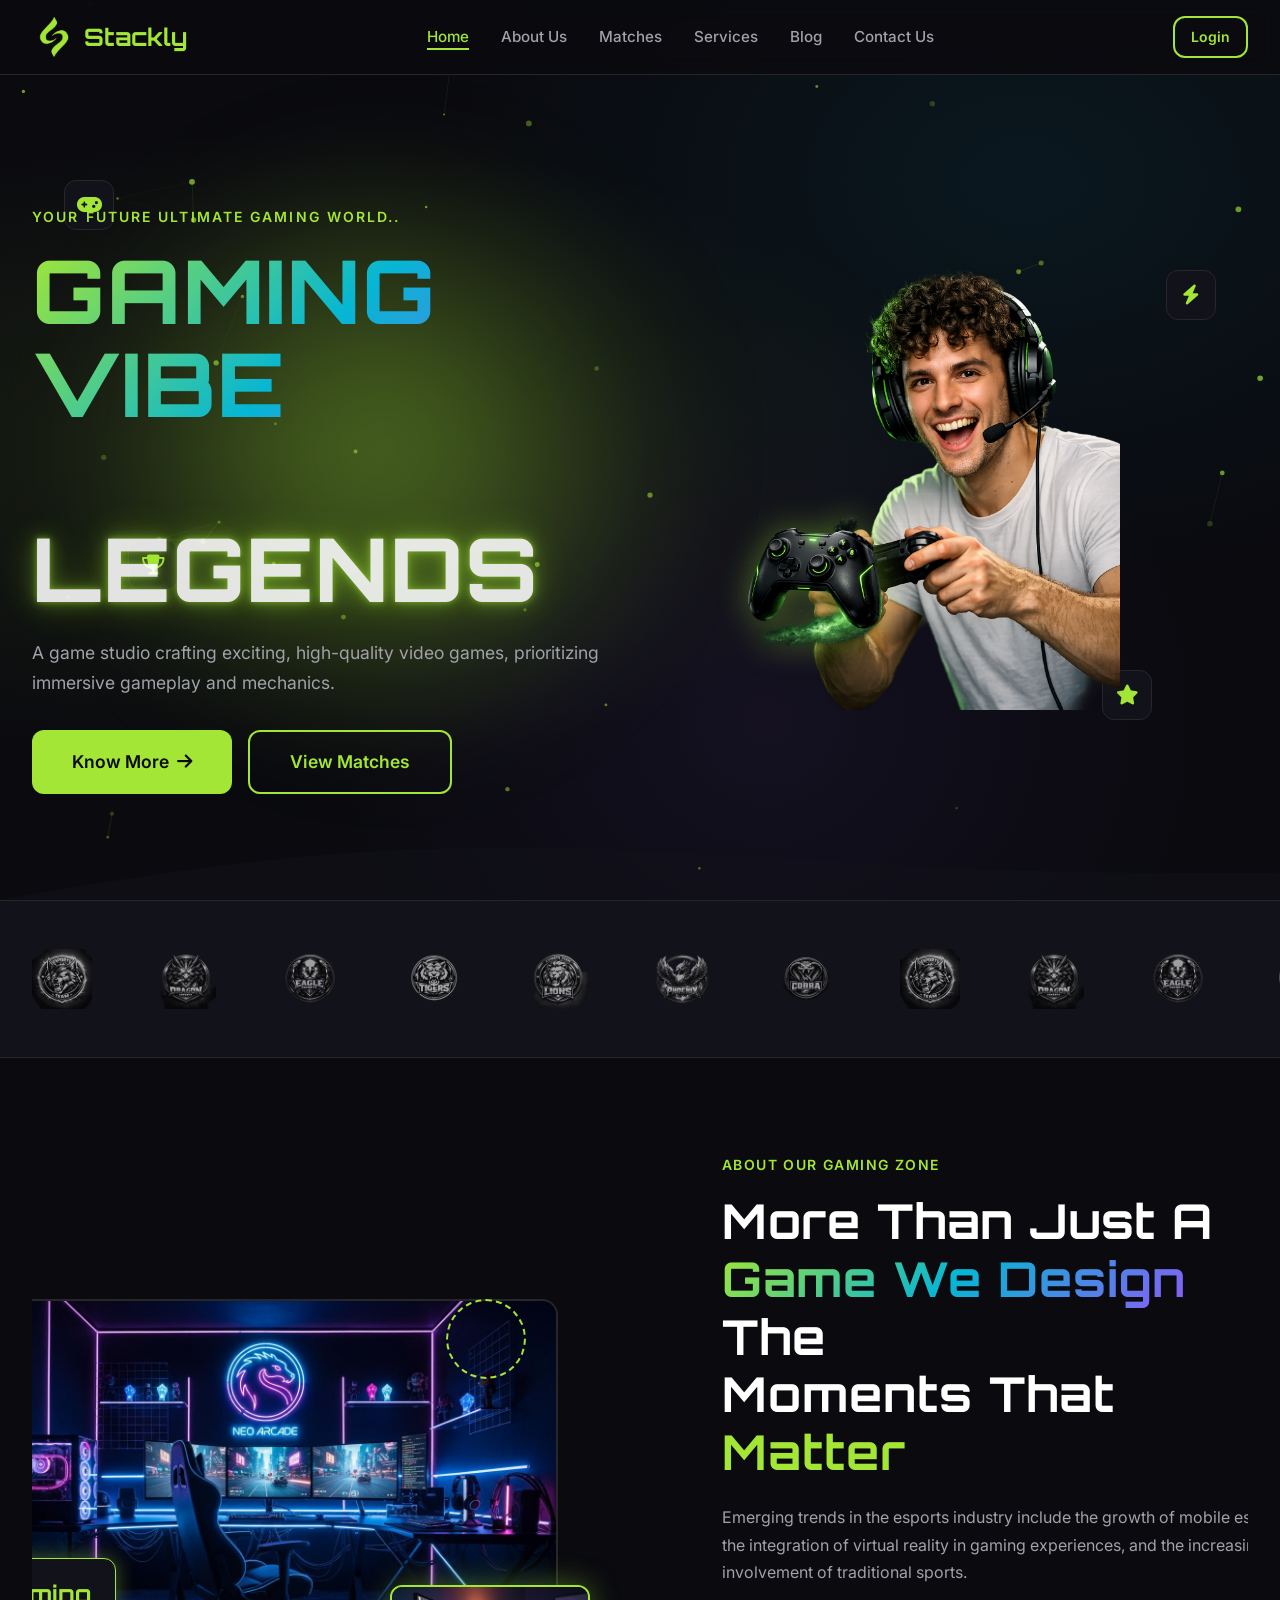
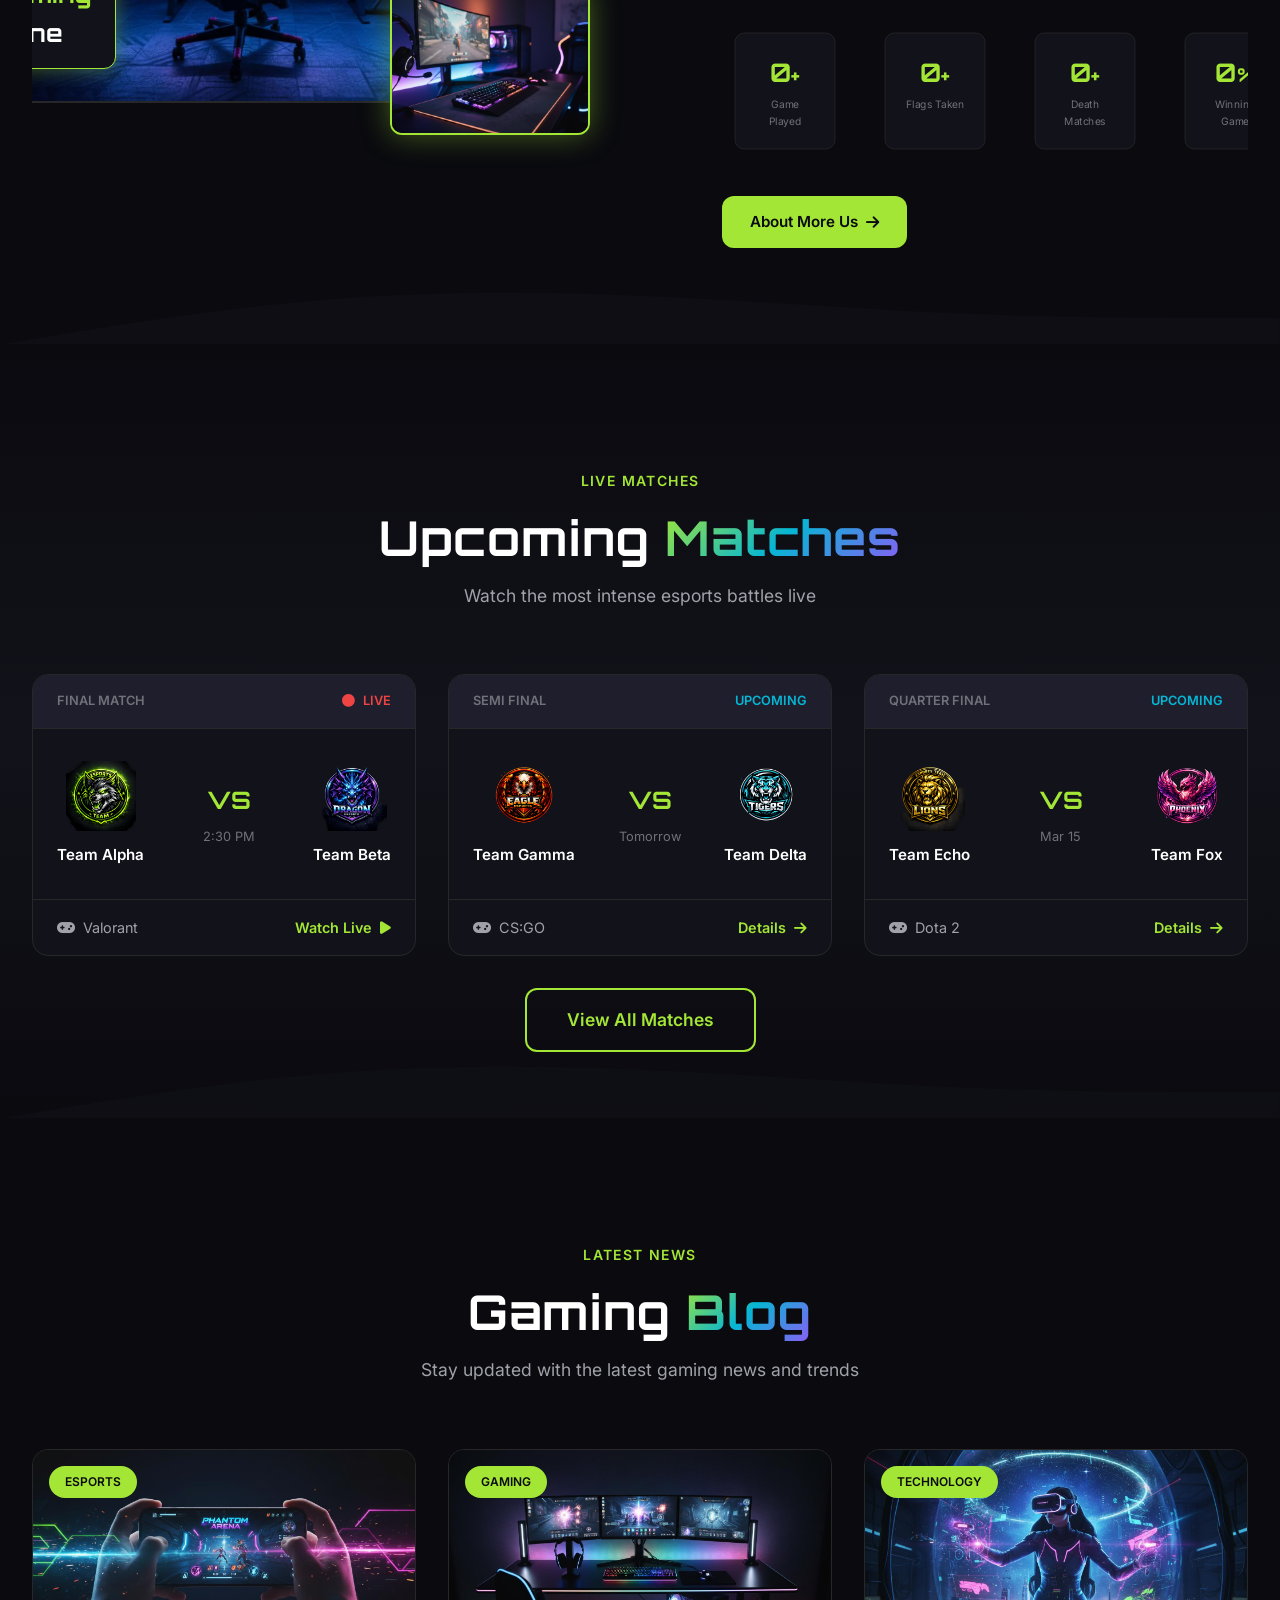
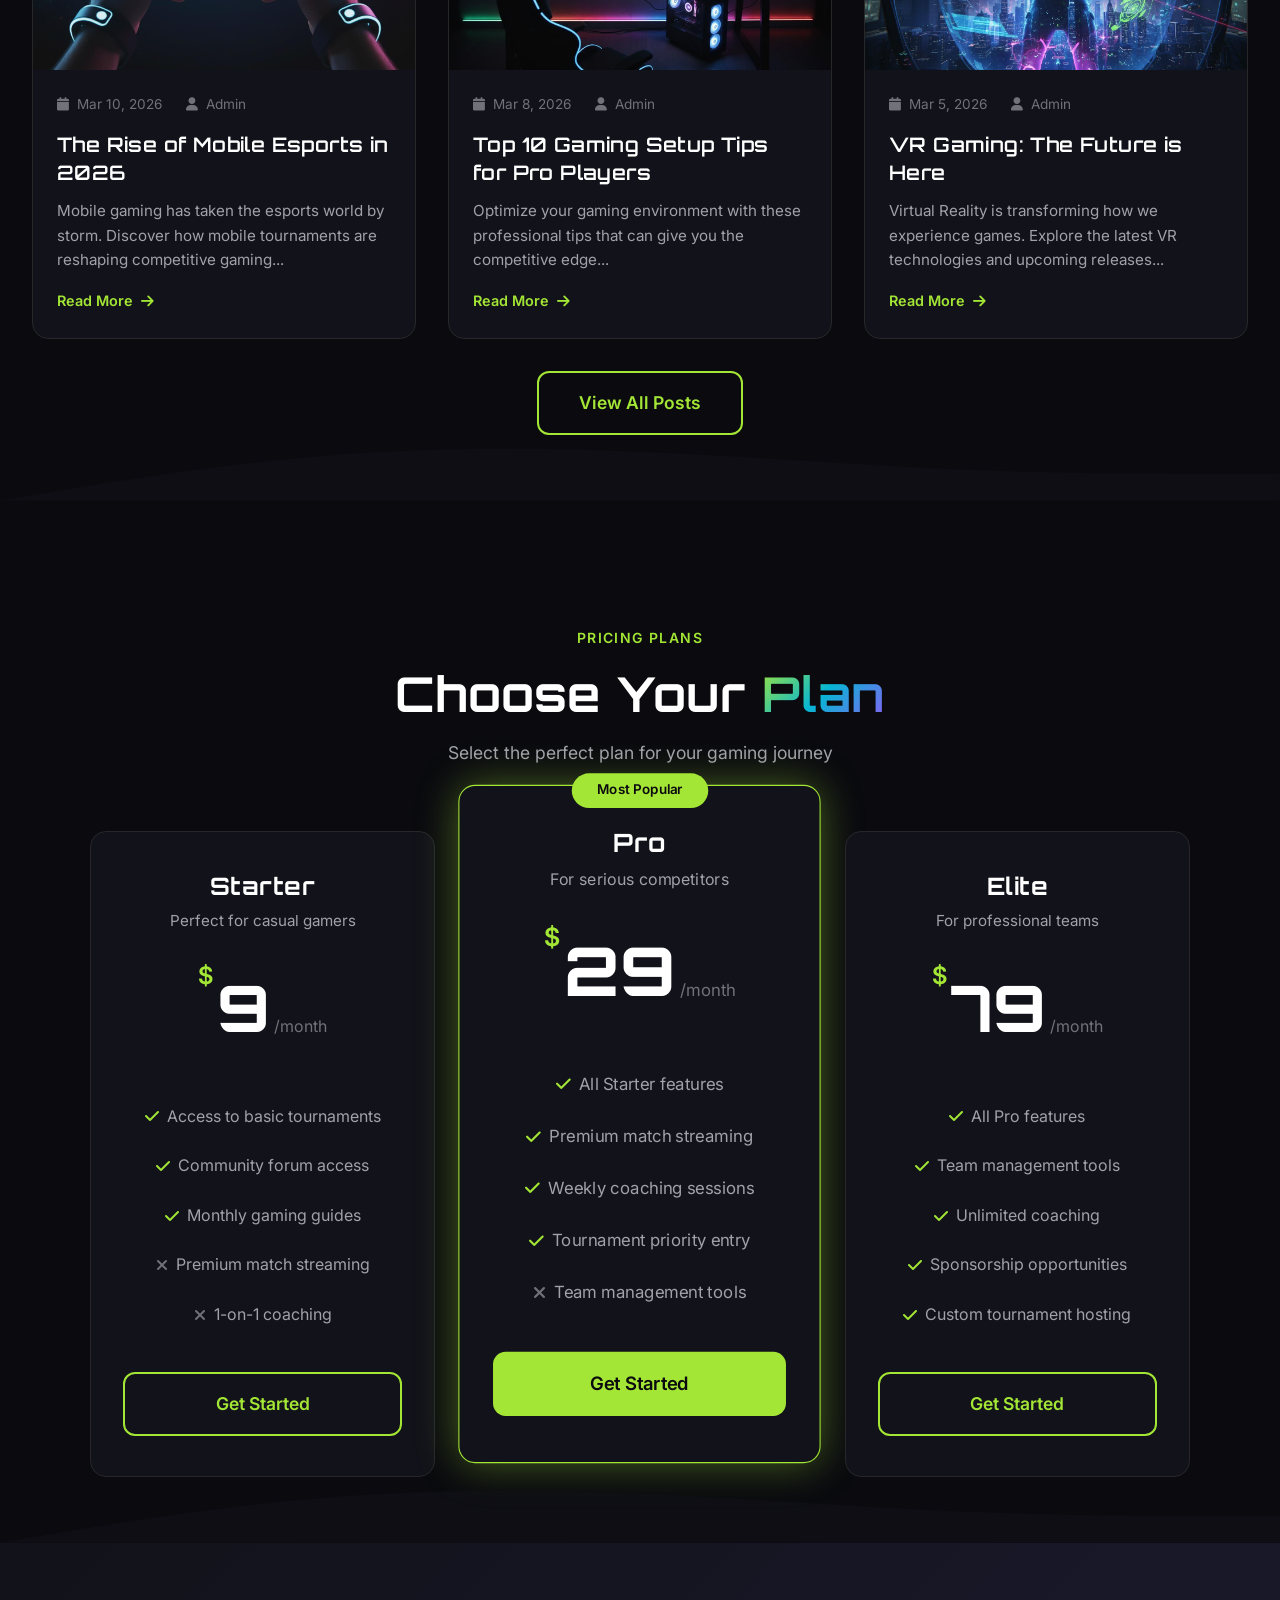
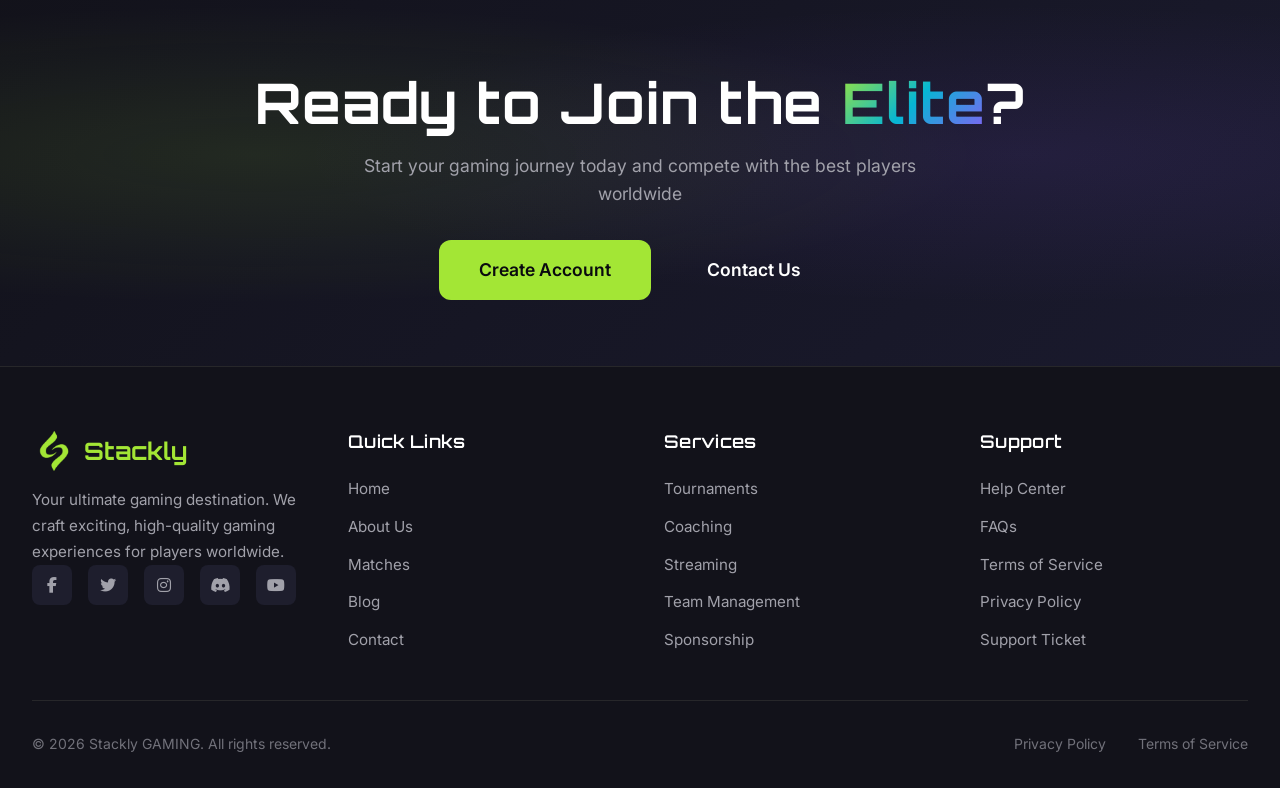
==== index.html @ a2f27f53 "Add files via upload" ====
<!DOCTYPE html>
<html lang="en">
<head>
  <meta charset="UTF-8">
  <meta name="viewport" content="width=device-width, initial-scale=1.0">
  <title>Stackly GAMING - Your Future Ultimate Gaming World</title>
  <meta name="description" content="Stackly GAMING - A game studio crafting exciting, high-quality video games with immersive gameplay and mechanics.">
  
  <!-- Fonts -->
  <link rel="preconnect" href="https://fonts.googleapis.com">
  <link rel="preconnect" href="https://fonts.gstatic.com" crossorigin>
  <link href="https://fonts.googleapis.com/css2?family=Inter:wght@400;500;600;700&family=Orbitron:wght@400;500;600;700;800;900&display=swap" rel="stylesheet">
  
  <!-- Icons -->
  <link rel="stylesheet" href="https://cdnjs.cloudflare.com/ajax/libs/font-awesome/6.4.0/css/all.min.css">
  
  <!-- Styles -->
  <link rel="stylesheet" href="css/style.css">
  <link rel="stylesheet" href="css/home.css">
</head>
<body>
  <!-- Particles Background -->
  <div class="particles-container">
    <canvas id="particles-canvas"></canvas>
  </div>

  <!-- Navigation -->
  <nav class="navbar" id="navbar">
    <div class="navbar-container">
      <a href="index.html" class="logo">
      <img src="images/logo_green.png" alt="Stackly Logo" class="logo-img">
      <span class="logo-text">Stackly</span>
      </a>
      
      <ul class="nav-links" id="nav-links">
        <li><a href="index.html" class="nav-link active">Home</a></li>
        <li><a href="pages/about.html" class="nav-link">About Us</a></li>
        <li><a href="pages/match.html" class="nav-link">Matches</a></li>
        <li><a href="pages/service.html" class="nav-link">Services</a></li>
        <li><a href="pages/blog.html" class="nav-link">Blog</a></li>
        <li><a href="pages/contact.html" class="nav-link">Contact Us</a></li>
      </ul>
      
      <div class="nav-actions">
        <a href="pages/login.html" class="btn btn-outline btn-sm">Login</a>
        <button class="mobile-menu-btn" id="mobile-menu-btn">
          <span></span>
          <span></span>
          <span></span>
        </button>
      </div>
    </div>
  </nav>

  <!-- Main Content -->
  <main>
    <!-- Hero Section -->
    <section class="hero" id="hero">
      <div class="hero-bg"></div>
      <div class="hero-glow"></div>
      
      <div class="container">
        <div class="hero-content">
          <div class="hero-text">
            <p class="hero-subtitle reveal stagger-1">Your Future Ultimate Gaming World..</p>
            <h1 class="hero-title reveal stagger-2">
              <span class="text-gradient">GAMING VIBE</span><br>
              <span class="neon-text">LEGENDS</span>
            </h1>
            <p class="hero-desc reveal stagger-3">
              A game studio crafting exciting, high-quality video games, prioritizing immersive gameplay and mechanics.
            </p>
            <div class="hero-buttons reveal stagger-4">
              <a href="#about" class="btn btn-primary btn-lg">
                Know More <i class="fas fa-arrow-right"></i>
              </a>
              <a href="pages/match.html" class="btn btn-outline btn-lg">
                View Matches
              </a>
            </div>
          </div>
          
          <div class="hero-image reveal-scale stagger-3">
            <div class="hero-image-wrapper">
              <img src="images/hero-gamer.png" alt="Gaming Pro" class="hero-img">
              <div class="hero-controller">
                <img src="images/controller.png" alt="Controller" class="controller-img animate-float">
              </div>
            </div>
          </div>
        </div>
      </div>
      
      <!-- Floating Elements -->
      <div class="floating-elements">
        <div class="float-item float-1"><i class="fas fa-gamepad"></i></div>
        <div class="float-item float-2"><i class="fas fa-trophy"></i></div>
        <div class="float-item float-3"><i class="fas fa-bolt"></i></div>
        <div class="float-item float-4"><i class="fas fa-star"></i></div>
      </div>
    </section>

    <!-- Team Logos Section -->
    <section class="team-logos">
      <div class="container">
        <div class="logos-track">
          <div class="logo-item"><img src="images/team-1.png" alt="Team 1"></div>
          <div class="logo-item"><img src="images/team-2.png" alt="Team 2"></div>
          <div class="logo-item"><img src="images/team-3.png" alt="Team 3"></div>
          <div class="logo-item"><img src="images/team-4.png" alt="Team 4"></div>
          <div class="logo-item"><img src="images/team-5.png" alt="Team 5"></div>
          <div class="logo-item"><img src="images/team-6.png" alt="Team 6"></div>
          <div class="logo-item"><img src="images/team-7.png" alt="Team 7"></div>
          <!-- Duplicate for infinite scroll -->
          <div class="logo-item"><img src="images/team-1.png" alt="Team 1"></div>
          <div class="logo-item"><img src="images/team-2.png" alt="Team 2"></div>
          <div class="logo-item"><img src="images/team-3.png" alt="Team 3"></div>
          <div class="logo-item"><img src="images/team-4.png" alt="Team 4"></div>
          <div class="logo-item"><img src="images/team-5.png" alt="Team 5"></div>
          <div class="logo-item"><img src="images/team-6.png" alt="Team 6"></div>
          <div class="logo-item"><img src="images/team-7.png" alt="Team 7"></div>
        </div>
      </div>
    </section>

    <!-- About Section -->
    <section class="about section" id="about">
      <div class="container">
        <div class="about-grid">
          <div class="about-images reveal-left">
            <div class="about-image-main">
              <img src="images/gaming-zone.jpg" alt="Gaming Zone">
              <div class="gaming-zone-badge">
                <span class="badge-text">Gaming</span>
                <span class="badge-text-accent">Zone</span>
              </div>
            </div>
            <div class="about-image-secondary">
              <img src="images/gaming-setup.jpg" alt="Gaming Setup">
            </div>
            <div class="about-decoration">
              <div class="decoration-circle"></div>
              <div class="decoration-line"></div>
            </div>
          </div>
          
          <div class="about-content reveal-right">
            <p class="section-subtitle">About Our Gaming Zone</p>
            <h2 class="section-title">
              More Than Just A<br>
              <span class="text-gradient">Game We Design</span> The<br>
              Moments That <span class="highlight">Matter</span>
            </h2>
            <p class="about-desc">
              Emerging trends in the esports industry include the growth of mobile esports, the integration of virtual reality in gaming experiences, and the increasing involvement of traditional sports.
            </p>
            
            <div class="stats-grid">
              <div class="stat-item reveal-scale stagger-1">
                <span class="stat-number" data-count="12">0</span><span class="stat-suffix">+</span>
                <span class="stat-label">Game Played</span>
              </div>
              <div class="stat-item reveal-scale stagger-2">
                <span class="stat-number" data-count="7">0</span><span class="stat-suffix">+</span>
                <span class="stat-label">Flags Taken</span>
              </div>
              <div class="stat-item reveal-scale stagger-3">
                <span class="stat-number" data-count="3">0</span><span class="stat-suffix">+</span>
                <span class="stat-label">Death Matches</span>
              </div>
              <div class="stat-item reveal-scale stagger-4">
                <span class="stat-number" data-count="4">0</span><span class="stat-suffix">%</span>
                <span class="stat-label">Winning Game</span>
              </div>
            </div>
            
            <a href="pages/about.html" class="btn btn-primary">
              About More Us <i class="fas fa-arrow-right"></i>
            </a>
          </div>
        </div>
      </div>
    </section>

    <!-- Match Section -->
    <section class="matches section" id="matches">
      <div class="container">
        <div class="section-header reveal">
          <p class="section-subtitle">Live Matches</p>
          <h2 class="section-title">Upcoming <span class="text-gradient">Matches</span></h2>
          <p class="section-desc">Watch the most intense esports battles live</p>
        </div>
        
        <div class="matches-grid">
          <div class="match-card reveal stagger-1">
            <div class="match-header">
              <span class="match-type">Final Match</span>
              <span class="match-live"><i class="fas fa-circle"></i> LIVE</span>
            </div>
            <div class="match-teams">
              <div class="team">
                <img src="images/team-1.png" alt="Team Alpha" class="team-logo">
                <span class="team-name">Team Alpha</span>
              </div>
              <div class="match-vs">
                <span class="vs-text">VS</span>
                <span class="match-time">2:30 PM</span>
              </div>
              <div class="team">
                <img src="images/team-2.png" alt="Team Beta" class="team-logo">
                <span class="team-name">Team Beta</span>
              </div>
            </div>
            <div class="match-footer">
              <span class="match-game"><i class="fas fa-gamepad"></i> Valorant</span>
              <a href="pages/match.html" class="match-link">Watch Live <i class="fas fa-play"></i></a>
            </div>
          </div>
          
          <div class="match-card reveal stagger-2">
            <div class="match-header">
              <span class="match-type">Semi Final</span>
              <span class="match-upcoming">UPCOMING</span>
            </div>
            <div class="match-teams">
              <div class="team">
                <img src="images/team-3.png" alt="Team Gamma" class="team-logo">
                <span class="team-name">Team Gamma</span>
              </div>
              <div class="match-vs">
                <span class="vs-text">VS</span>
                <span class="match-time">Tomorrow</span>
              </div>
              <div class="team">
                <img src="images/team-4.png" alt="Team Delta" class="team-logo">
                <span class="team-name">Team Delta</span>
              </div>
            </div>
            <div class="match-footer">
              <span class="match-game"><i class="fas fa-gamepad"></i> CS:GO</span>
              <a href="pages/match.html" class="match-link">Details <i class="fas fa-arrow-right"></i></a>
            </div>
          </div>
          
          <div class="match-card reveal stagger-3">
            <div class="match-header">
              <span class="match-type">Quarter Final</span>
              <span class="match-upcoming">UPCOMING</span>
            </div>
            <div class="match-teams">
              <div class="team">
                <img src="images/team-5.png" alt="Team Echo" class="team-logo">
                <span class="team-name">Team Echo</span>
              </div>
              <div class="match-vs">
                <span class="vs-text">VS</span>
                <span class="match-time">Mar 15</span>
              </div>
              <div class="team">
                <img src="images/team-6.png" alt="Team Fox" class="team-logo">
                <span class="team-name">Team Fox</span>
              </div>
            </div>
            <div class="match-footer">
              <span class="match-game"><i class="fas fa-gamepad"></i> Dota 2</span>
              <a href="pages/match.html" class="match-link">Details <i class="fas fa-arrow-right"></i></a>
            </div>
          </div>
        </div>
        
        <div class="text-center mt-4 reveal">
          <a href="pages/match.html" class="btn btn-outline btn-lg">View All Matches</a>
        </div>
      </div>
    </section>

    <!-- Blog Section -->
    <section class="blog section" id="blog">
      <div class="container">
        <div class="section-header reveal">
          <p class="section-subtitle">Latest News</p>
          <h2 class="section-title">Gaming <span class="text-gradient">Blog</span></h2>
          <p class="section-desc">Stay updated with the latest gaming news and trends</p>
        </div>
        
        <div class="blog-grid">
          <article class="blog-card reveal stagger-1">
            <div class="blog-image">
              <img src="images/blog-1.jpg" alt="Blog 1">
              <span class="blog-category">Esports</span>
            </div>
            <div class="blog-content">
              <div class="blog-meta">
                <span><i class="fas fa-calendar"></i> Mar 10, 2026</span>
                <span><i class="fas fa-user"></i> Admin</span>
              </div>
              <h3 class="blog-title">The Rise of Mobile Esports in 2026</h3>
              <p class="blog-excerpt">Mobile gaming has taken the esports world by storm. Discover how mobile tournaments are reshaping competitive gaming...</p>
              <a href="pages/blog.html" class="blog-link">Read More <i class="fas fa-arrow-right"></i></a>
            </div>
          </article>
          
          <article class="blog-card reveal stagger-2">
            <div class="blog-image">
              <img src="images/blog-2.jpg" alt="Blog 2">
              <span class="blog-category">Gaming</span>
            </div>
            <div class="blog-content">
              <div class="blog-meta">
                <span><i class="fas fa-calendar"></i> Mar 8, 2026</span>
                <span><i class="fas fa-user"></i> Admin</span>
              </div>
              <h3 class="blog-title">Top 10 Gaming Setup Tips for Pro Players</h3>
              <p class="blog-excerpt">Optimize your gaming environment with these professional tips that can give you the competitive edge...</p>
              <a href="pages/blog.html" class="blog-link">Read More <i class="fas fa-arrow-right"></i></a>
            </div>
          </article>
          
          <article class="blog-card reveal stagger-3">
            <div class="blog-image">
              <img src="images/blog-3.jpg" alt="Blog 3">
              <span class="blog-category">Technology</span>
            </div>
            <div class="blog-content">
              <div class="blog-meta">
                <span><i class="fas fa-calendar"></i> Mar 5, 2026</span>
                <span><i class="fas fa-user"></i> Admin</span>
              </div>
              <h3 class="blog-title">VR Gaming: The Future is Here</h3>
              <p class="blog-excerpt">Virtual Reality is transforming how we experience games. Explore the latest VR technologies and upcoming releases...</p>
              <a href="pages/blog.html" class="blog-link">Read More <i class="fas fa-arrow-right"></i></a>
            </div>
          </article>
        </div>
        
        <div class="text-center mt-4 reveal">
          <a href="pages/blog.html" class="btn btn-outline btn-lg">View All Posts</a>
        </div>
      </div>
    </section>

    <!-- Pricing Section -->
    <section class="pricing section" id="pricing">
      <div class="container">
        <div class="section-header reveal">
          <p class="section-subtitle">Pricing Plans</p>
          <h2 class="section-title">Choose Your <span class="text-gradient">Plan</span></h2>
          <p class="section-desc">Select the perfect plan for your gaming journey</p>
        </div>
        
        <div class="pricing-grid">
          <div class="pricing-card reveal stagger-1">
            <div class="pricing-header">
              <h3 class="pricing-name">Starter</h3>
              <p class="pricing-desc">Perfect for casual gamers</p>
            </div>
            <div class="pricing-price">
              <span class="currency">$</span>
              <span class="amount">9</span>
              <span class="period">/month</span>
            </div>
            <ul class="pricing-features">
              <li><i class="fas fa-check"></i> Access to basic tournaments</li>
              <li><i class="fas fa-check"></i> Community forum access</li>
              <li><i class="fas fa-check"></i> Monthly gaming guides</li>
              <li><i class="fas fa-times"></i> Premium match streaming</li>
              <li><i class="fas fa-times"></i> 1-on-1 coaching</li>
            </ul>
            <a href="pages/login.html" class="btn btn-outline btn-lg w-full">Get Started</a>
          </div>
          
          <div class="pricing-card featured reveal stagger-2">
            <div class="pricing-badge">Most Popular</div>
            <div class="pricing-header">
              <h3 class="pricing-name">Pro</h3>
              <p class="pricing-desc">For serious competitors</p>
            </div>
            <div class="pricing-price">
              <span class="currency">$</span>
              <span class="amount">29</span>
              <span class="period">/month</span>
            </div>
            <ul class="pricing-features">
              <li><i class="fas fa-check"></i> All Starter features</li>
              <li><i class="fas fa-check"></i> Premium match streaming</li>
              <li><i class="fas fa-check"></i> Weekly coaching sessions</li>
              <li><i class="fas fa-check"></i> Tournament priority entry</li>
              <li><i class="fas fa-times"></i> Team management tools</li>
            </ul>
            <a href="pages/login.html" class="btn btn-primary btn-lg w-full">Get Started</a>
          </div>
          
          <div class="pricing-card reveal stagger-3">
            <div class="pricing-header">
              <h3 class="pricing-name">Elite</h3>
              <p class="pricing-desc">For professional teams</p>
            </div>
            <div class="pricing-price">
              <span class="currency">$</span>
              <span class="amount">79</span>
              <span class="period">/month</span>
            </div>
            <ul class="pricing-features">
              <li><i class="fas fa-check"></i> All Pro features</li>
              <li><i class="fas fa-check"></i> Team management tools</li>
              <li><i class="fas fa-check"></i> Unlimited coaching</li>
              <li><i class="fas fa-check"></i> Sponsorship opportunities</li>
              <li><i class="fas fa-check"></i> Custom tournament hosting</li>
            </ul>
            <a href="pages/login.html" class="btn btn-outline btn-lg w-full">Get Started</a>
          </div>
        </div>
      </div>
    </section>

    <!-- CTA Section -->
    <section class="cta section">
      <div class="container">
        <div class="cta-content reveal">
          <h2 class="cta-title">Ready to Join the <span class="text-gradient">Elite</span>?</h2>
          <p class="cta-desc">Start your gaming journey today and compete with the best players worldwide</p>
          <div class="cta-buttons">
            <a href="pages/register.html" class="btn btn-primary btn-lg">Create Account</a>
            <a href="pages/contact.html" class="btn btn-ghost btn-lg">Contact Us</a>
          </div>
        </div>
      </div>
    </section>
  </main>

  <!-- Footer -->
  <footer class="footer">
    <div class="footer-container">
      <div class="footer-grid">
        <div class="footer-brand">
          <a href="index.html" class="footer-logo">
          <img src="images/logo_green.png" alt="Stackly Logo" class="logo-img">
         <span class="logo-text">Stackly</span>
         </a>
          <p class="footer-desc">
            Your ultimate gaming destination. We craft exciting, high-quality gaming experiences for players worldwide.
          </p>
          <div class="footer-social">
            <a href="#" class="social-link"><i class="fab fa-facebook-f"></i></a>
            <a href="#" class="social-link"><i class="fab fa-twitter"></i></a>
            <a href="#" class="social-link"><i class="fab fa-instagram"></i></a>
            <a href="#" class="social-link"><i class="fab fa-discord"></i></a>
            <a href="#" class="social-link"><i class="fab fa-youtube"></i></a>
          </div>
        </div>
        
        <div class="footer-column">
          <h4 class="footer-title">Quick Links</h4>
          <ul class="footer-links">
            <li><a href="index.html" class="footer-link">Home</a></li>
            <li><a href="pages/about.html" class="footer-link">About Us</a></li>
            <li><a href="pages/match.html" class="footer-link">Matches</a></li>
            <li><a href="pages/blog.html" class="footer-link">Blog</a></li>
            <li><a href="pages/contact.html" class="footer-link">Contact</a></li>
          </ul>
        </div>
        
        <div class="footer-column">
          <h4 class="footer-title">Services</h4>
          <ul class="footer-links">
            <li><a href="pages/service.html" class="footer-link">Tournaments</a></li>
            <li><a href="pages/service.html" class="footer-link">Coaching</a></li>
            <li><a href="pages/service.html" class="footer-link">Streaming</a></li>
            <li><a href="pages/service.html" class="footer-link">Team Management</a></li>
            <li><a href="pages/service.html" class="footer-link">Sponsorship</a></li>
          </ul>
        </div>
        
        <div class="footer-column">
          <h4 class="footer-title">Support</h4>
          <ul class="footer-links">
            <li><a href="#" class="footer-link">Help Center</a></li>
            <li><a href="#" class="footer-link">FAQs</a></li>
            <li><a href="#" class="footer-link">Terms of Service</a></li>
            <li><a href="#" class="footer-link">Privacy Policy</a></li>
            <li><a href="pages/contact.html" class="footer-link">Support Ticket</a></li>
          </ul>
        </div>
      </div>
      
      <div class="footer-bottom">
        <p class="footer-copyright">© 2026 Stackly GAMING. All rights reserved.</p>
        <div class="footer-legal">
          <a href="#">Privacy Policy</a>
          <a href="#">Terms of Service</a>
        </div>
      </div>
    </div>
  </footer>

  <!-- Scripts -->
  <script src="js/particles.js"></script>
  <script src="js/main.js"></script>
  <script src="js/animations.js"></script>
</body>
</html>
---- css/style.css ----
/* ========================================
   Stackly GAMING - Global Styles
   Gaming Theme: Dark with Neon Green
======================================== */

/* CSS Variables */
:root {
  --primary: #a3e635;
  --primary-dark: #84cc16;
  --primary-glow: rgba(163, 230, 53, 0.4);
  --secondary: #1a1a2e;
  --background: #0a0a0f;
  --surface: #12121a;
  --surface-light: #1e1e2d;
  --text-primary: #ffffff;
  --text-secondary: #a1a1aa;
  --text-muted: #71717a;
  --accent-cyan: #06b6d4;
  --accent-purple: #8b5cf6;
  --accent-pink: #ec4899;
  --accent-orange: #f97316;
  --border-color: #27272a;
  --success: #22c55e;
  --warning: #eab308;
  --error: #ef4444;
  
  --transition-fast: 0.15s ease;
  --transition-normal: 0.3s ease;
  --transition-slow: 0.5s ease;
  --transition-bounce: 0.5s cubic-bezier(0.68, -0.55, 0.265, 1.55);
}

/* Reset & Base */
*, *::before, *::after {
  margin: 0;
  padding: 0;
  box-sizing: border-box;
}

html {
  scroll-behavior: smooth;
}

body {
  font-family: 'Inter', -apple-system, BlinkMacSystemFont, 'Segoe UI', Roboto, sans-serif;
  background-color: var(--background);
  color: var(--text-primary);
  line-height: 1.6;
  overflow-x: hidden;
  min-height: 100vh;
}

h1, h2, h3, h4, h5, h6 {
  font-family: 'Orbitron', sans-serif;
  font-weight: 700;
  letter-spacing: 0.02em;
  line-height: 1.2;
}

a {
  text-decoration: none;
  color: inherit;
  transition: var(--transition-normal);
}

img {
  max-width: 100%;
  height: auto;
  display: block;
}

ul {
  list-style: none;
}

/* Custom Scrollbar */
::-webkit-scrollbar {
  width: 8px;
}

::-webkit-scrollbar-track {
  background: var(--surface);
}

::-webkit-scrollbar-thumb {
  background: var(--primary);
  border-radius: 4px;
}

::-webkit-scrollbar-thumb:hover {
  background: var(--primary-dark);
}

/* Selection */
::selection {
  background: var(--primary);
  color: var(--background);
}
.logo-img {
  width: 40px;
  height: 40px;
  object-fit: contain;
}

.logo-text {
  font-family: 'Orbitron', sans-serif;
  font-size: 1.5rem;
  font-weight: 700;
  color: var(--primary);
}


.footer-logo .logo-img {
  width: 40px;
  height: 40px;
}

.footer-logo .logo-text {
  font-size: 1.5rem;
  color: var(--primary);
}

/* ========================================
   Typography
======================================== */
.text-hero {
  font-size: clamp(2.5rem, 8vw, 5rem);
  font-weight: 800;
  line-height: 1.1;
}

.text-section {
  font-size: clamp(2rem, 5vw, 3.5rem);
  font-weight: 700;
}

.text-card-title {
  font-size: 1.5rem;
  font-weight: 600;
}

.text-gradient {
  background: linear-gradient(135deg, var(--primary) 0%, var(--accent-cyan) 50%, var(--accent-purple) 100%);
  -webkit-background-clip: text;
  -webkit-text-fill-color: transparent;
  background-clip: text;
}

/* ========================================
   Neon Effects
======================================== */
.neon-text {
  text-shadow: 
    0 0 5px var(--primary-glow),
    0 0 10px var(--primary-glow),
    0 0 20px var(--primary-glow),
    0 0 40px var(--primary-glow);
}

.neon-border {
  box-shadow: 
    0 0 5px var(--primary-glow),
    0 0 10px var(--primary-glow),
    inset 0 0 5px var(--primary-glow);
}

.neon-box {
  box-shadow: 
    0 0 10px var(--primary-glow),
    0 0 20px var(--primary-glow),
    0 0 40px var(--primary-glow);
}

/* ========================================
   Backgrounds
======================================== */
.gaming-grid {
  background-image: 
    linear-gradient(rgba(163, 230, 53, 0.03) 1px, transparent 1px),
    linear-gradient(90deg, rgba(163, 230, 53, 0.03) 1px, transparent 1px);
  background-size: 50px 50px;
}

.bg-gradient-radial {
  background: radial-gradient(ellipse at center, var(--surface) 0%, var(--background) 70%);
}

.bg-glow {
  position: relative;
}

.bg-glow::before {
  content: '';
  position: absolute;
  top: 50%;
  left: 50%;
  transform: translate(-50%, -50%);
  width: 80%;
  height: 80%;
  background: radial-gradient(ellipse, var(--primary-glow) 0%, transparent 70%);
  pointer-events: none;
  z-index: 0;
}

/* ========================================
   Buttons
======================================== */
.btn {
  display: inline-flex;
  align-items: center;
  justify-content: center;
  gap: 0.5rem;
  padding: 0.875rem 1.75rem;
  font-size: 0.95rem;
  font-weight: 600;
  border-radius: 0.75rem;
  cursor: pointer;
  transition: var(--transition-normal);
  border: none;
  outline: none;
  position: relative;
  overflow: hidden;
}

.btn::before {
  content: '';
  position: absolute;
  top: 0;
  left: -100%;
  width: 100%;
  height: 100%;
  background: linear-gradient(90deg, transparent, rgba(255,255,255,0.2), transparent);
  transition: 0.5s;
}

.btn:hover::before {
  left: 100%;
}

.btn-primary {
  background: var(--primary);
  color: var(--background);
}

.btn-primary:hover {
  background: var(--primary-dark);
  box-shadow: 0 0 20px var(--primary-glow);
  transform: translateY(-2px);
}

.btn-outline {
  background: transparent;
  color: var(--primary);
  border: 2px solid var(--primary);
}

.btn-outline:hover {
  background: var(--primary);
  color: var(--background);
  transform: translateY(-2px);
}

.btn-ghost {
  background: transparent;
  color: var(--text-primary);
}

.btn-ghost:hover {
  background: var(--surface-light);
  color: var(--primary);
}

.btn-lg {
  padding: 1rem 2.5rem;
  font-size: 1.1rem;
}

.btn-sm {
  padding: 0.5rem 1rem;
  font-size: 0.875rem;
}

/* ========================================
   Cards
======================================== */
.card {
  background: var(--surface);
  border: 1px solid var(--border-color);
  border-radius: 1rem;
  overflow: hidden;
  transition: var(--transition-normal);
}

.card:hover {
  border-color: var(--primary);
  box-shadow: 0 0 30px var(--primary-glow);
  transform: translateY(-5px);
}

.card-image {
  width: 100%;
  height: 200px;
  object-fit: cover;
}

.card-content {
  padding: 1.5rem;
}

.card-title {
  font-size: 1.25rem;
  font-weight: 600;
  margin-bottom: 0.5rem;
}

.card-text {
  color: var(--text-secondary);
  font-size: 0.95rem;
}

/* ========================================
   Forms
======================================== */
.form-group {
  margin-bottom: 1.5rem;
}

.form-label {
  display: block;
  margin-bottom: 0.5rem;
  font-size: 0.875rem;
  font-weight: 500;
  color: var(--text-secondary);
}

.form-input {
  width: 100%;
  padding: 0.875rem 1rem;
  background: var(--surface);
  border: 1px solid var(--border-color);
  border-radius: 0.75rem;
  color: var(--text-primary);
  font-size: 1rem;
  transition: var(--transition-normal);
}

.form-input::placeholder {
  color: var(--text-muted);
}

.form-input:focus {
  outline: none;
  border-color: var(--primary);
  box-shadow: 0 0 0 3px var(--primary-glow);
}

.form-input.error {
  border-color: var(--error);
  box-shadow: 0 0 0 3px rgba(239, 68, 68, 0.2);
}

.form-select {
  appearance: none;
  background-image: url("data:image/svg+xml,%3Csvg xmlns='http://www.w3.org/2000/svg' width='24' height='24' viewBox='0 0 24 24' fill='none' stroke='%23a3e635' stroke-width='2' stroke-linecap='round' stroke-linejoin='round'%3E%3Cpolyline points='6 9 12 15 18 9'%3E%3C/polyline%3E%3C/svg%3E");
  background-repeat: no-repeat;
  background-position: right 1rem center;
  background-size: 1.25rem;
  padding-right: 3rem;
}

/* ========================================
   Navigation
======================================== */
.navbar {
  position: fixed;
  top: 0;
  left: 0;
  right: 0;
  z-index: 1000;
  padding: 1rem 2rem;
  background: rgba(10, 10, 15, 0.9);
  backdrop-filter: blur(10px);
  border-bottom: 1px solid var(--border-color);
  transition: var(--transition-normal);
}

.navbar.scrolled {
  padding: 0.75rem 2rem;
  background: rgba(10, 10, 15, 0.98);
}

.navbar-container {
  max-width: 1400px;
  margin: 0 auto;
  display: flex;
  align-items: center;
  justify-content: space-between;
}

.logo {
  display: flex;
  align-items: center;
  gap: 0.75rem;
  font-family: 'Orbitron', sans-serif;
  font-size: 1.5rem;
  font-weight: 700;
  color: var(--primary);
}

.logo-icon {
  width: 40px;
  height: 40px;
  background: linear-gradient(135deg, var(--primary), var(--primary-dark));
  border-radius: 0.5rem;
  display: flex;
  align-items: center;
  justify-content: center;
  font-size: 1.25rem;
}

.nav-links {
  display: flex;
  align-items: center;
  gap: 2rem;
}

.nav-link {
  font-size: 0.95rem;
  font-weight: 500;
  color: var(--text-secondary);
  position: relative;
}

.nav-link::after {
  content: '';
  position: absolute;
  bottom: -4px;
  left: 0;
  width: 0;
  height: 2px;
  background: var(--primary);
  transition: var(--transition-normal);
}

.nav-link:hover,
.nav-link.active {
  color: var(--primary);
}

.nav-link:hover::after,
.nav-link.active::after {
  width: 100%;
}

.nav-actions {
  display: flex;
  align-items: center;
  gap: 1rem;
}

.mobile-menu-btn {
  display: none;
  flex-direction: column;
  gap: 5px;
  background: none;
  border: none;
  cursor: pointer;
  padding: 5px;
}

.mobile-menu-btn span {
  width: 25px;
  height: 2px;
  background: var(--text-primary);
  transition: var(--transition-normal);
}

.mobile-menu-btn.active span:nth-child(1) {
  transform: rotate(45deg) translate(5px, 5px);
}

.mobile-menu-btn.active span:nth-child(2) {
  opacity: 0;
}

.mobile-menu-btn.active span:nth-child(3) {
  transform: rotate(-45deg) translate(5px, -5px);
}

/* ========================================
   Footer
======================================== */
.footer {
  background: var(--surface);
  border-top: 1px solid var(--border-color);
  padding: 4rem 2rem 2rem;
}

.footer-container {
  max-width: 1400px;
  margin: 0 auto;
}

.footer-grid {
  display: grid;
  grid-template-columns: repeat(auto-fit, minmax(250px, 1fr));
  gap: 3rem;
  margin-bottom: 3rem;
}

.footer-brand {
  max-width: 300px;
}

.footer-logo {
  display: flex;
  align-items: center;
  gap: 0.75rem;
  font-family: 'Orbitron', sans-serif;
  font-size: 1.5rem;
  font-weight: 700;
  color: var(--primary);
  margin-bottom: 1rem;
}

.footer-desc {
  color: var(--text-secondary);
  font-size: 0.95rem;
  line-height: 1.7;
}

.footer-title {
  font-size: 1.1rem;
  font-weight: 600;
  margin-bottom: 1.5rem;
  color: var(--text-primary);
}

.footer-links {
  display: flex;
  flex-direction: column;
  gap: 0.75rem;
}

.footer-link {
  color: var(--text-secondary);
  font-size: 0.95rem;
  transition: var(--transition-normal);
}

.footer-link:hover {
  color: var(--primary);
  padding-left: 5px;
}

.footer-social {
  display: flex;
  gap: 1rem;
}

.social-link {
  width: 40px;
  height: 40px;
  background: var(--surface-light);
  border-radius: 0.5rem;
  display: flex;
  align-items: center;
  justify-content: center;
  color: var(--text-secondary);
  transition: var(--transition-normal);
}

.social-link:hover {
  background: var(--primary);
  color: var(--background);
  transform: translateY(-3px);
}

.footer-bottom {
  border-top: 1px solid var(--border-color);
  padding-top: 2rem;
  display: flex;
  justify-content: space-between;
  align-items: center;
  flex-wrap: wrap;
  gap: 1rem;
}

.footer-copyright {
  color: var(--text-muted);
  font-size: 0.875rem;
}

.footer-legal {
  display: flex;
  gap: 2rem;
}

.footer-legal a {
  color: var(--text-muted);
  font-size: 0.875rem;
}

.footer-legal a:hover {
  color: var(--primary);
}

/* ========================================
   Animations
======================================== */
@keyframes float {
  0%, 100% { transform: translateY(0); }
  50% { transform: translateY(-20px); }
}

@keyframes pulse-glow {
  0%, 100% { box-shadow: 0 0 20px var(--primary-glow); }
  50% { box-shadow: 0 0 40px var(--primary-glow), 0 0 60px var(--primary-glow); }
}

@keyframes slideInLeft {
  from { transform: translateX(-100px); opacity: 0; }
  to { transform: translateX(0); opacity: 1; }
}

@keyframes slideInRight {
  from { transform: translateX(100px); opacity: 0; }
  to { transform: translateX(0); opacity: 1; }
}

@keyframes slideInUp {
  from { transform: translateY(50px); opacity: 0; }
  to { transform: translateY(0); opacity: 1; }
}

@keyframes fadeIn {
  from { opacity: 0; }
  to { opacity: 1; }
}

@keyframes scaleIn {
  from { transform: scale(0.8); opacity: 0; }
  to { transform: scale(1); opacity: 1; }
}

@keyframes rotate {
  from { transform: rotate(0deg); }
  to { transform: rotate(360deg); }
}

@keyframes shimmer {
  0% { background-position: -200% 0; }
  100% { background-position: 200% 0; }
}

@keyframes bounce {
  0%, 100% { transform: translateY(0); }
  50% { transform: translateY(-10px); }
}

@keyframes typewriter {
  from { width: 0; }
  to { width: 100%; }
}

@keyframes blink {
  50% { border-color: transparent; }
}

.animate-float {
  animation: float 3s ease-in-out infinite;
}

.animate-pulse-glow {
  animation: pulse-glow 2s ease-in-out infinite;
}

.animate-rotate {
  animation: rotate 20s linear infinite;
}

.animate-bounce {
  animation: bounce 2s ease-in-out infinite;
}

/* Scroll Animation Classes */
.reveal {
  opacity: 1;
  transform: translateY(30px);
  transition: all 0.6s ease-out;
}

.reveal.active {
  opacity: 1;
  transform: translateY(0);
}

.reveal-left {
  opacity: 1;
  transform: translateX(-50px);
  transition: all 0.6s ease-out;
}

.reveal-left.active {
  opacity: 1;
  transform: translateX(0);
}

.reveal-right {
  opacity: 1;
  transform: translateX(50px);
  transition: all 0.6s ease-out;
}

.reveal-right.active {
  opacity: 1;
  transform: translateX(0);
}

.reveal-scale {
  opacity: 1;
  transform: scale(0.8);
  transition: all 0.6s ease-out;
}

.reveal-scale.active {
  opacity: 1;
  transform: scale(1);
}

/* Stagger delays */
.stagger-1 { transition-delay: 0.1s; }
.stagger-2 { transition-delay: 0.2s; }
.stagger-3 { transition-delay: 0.3s; }
.stagger-4 { transition-delay: 0.4s; }
.stagger-5 { transition-delay: 0.5s; }

/* ========================================
   Particles Canvas
======================================== */
.particles-container {
  position: fixed;
  top: 0;
  left: 0;
  width: 100%;
  height: 100%;
  pointer-events: none;
  z-index: 1;
}

#particles-canvas {
  width: 100%;
  height: 100%;
}

/* ========================================
   Utility Classes
======================================== */
.container {
  max-width: 1400px;
  margin: 0 auto;
  padding: 0 2rem;
}

.section {
  padding: 6rem 0;
  position: relative;
}

.section-header {
  text-align: center;
  margin-bottom: 4rem;
}

.section-subtitle {
  font-size: 0.875rem;
  font-weight: 600;
  text-transform: uppercase;
  letter-spacing: 0.1em;
  color: var(--primary);
  margin-bottom: 1rem;
}

.section-title {
  font-size: clamp(2rem, 5vw, 3rem);
  font-weight: 700;
  margin-bottom: 1rem;
}

.section-desc {
  color: var(--text-secondary);
  font-size: 1.1rem;
  max-width: 600px;
  margin: 0 auto;
}

.glass {
  background: rgba(18, 18, 26, 0.8);
  backdrop-filter: blur(10px);
  -webkit-backdrop-filter: blur(10px);
}

.text-center { text-align: center; }
.text-left { text-align: left; }
.text-right { text-align: right; }

.hidden { display: none !important; }

/* ========================================
   Responsive
======================================== */
@media (max-width: 1024px) {
  .nav-links {
    gap: 1.5rem;
  }
}

@media (max-width: 768px) {
  .navbar {
    padding: 1rem;
  }
  
  .nav-links {
    position: fixed;
    top: 70px;
    left: 0;
    right: 0;
    background: var(--surface);
    flex-direction: column;
    padding: 2rem;
    gap: 1.5rem;
    border-bottom: 1px solid var(--border-color);
    transform: translateY(-150%);
    transition: var(--transition-normal);
    opacity: 0;
  }
  
  .nav-links.active {
    transform: translateY(0);
    opacity: 1;
  }
  
  .mobile-menu-btn {
    display: flex;
  }
  
  .footer-grid {
    grid-template-columns: 1fr;
    gap: 2rem;
  }
  
  .footer-bottom {
    flex-direction: column;
    text-align: center;
  }
}

@media (max-width: 480px) {
  .container {
    padding: 0 1rem;
  }
  
  .section {
    padding: 4rem 0;
  }
  
  .btn-lg {
    padding: 0.875rem 1.5rem;
    font-size: 1rem;
  }
}
---- css/home.css ----
/* ========================================
   Stackly GAMING - Home Page Styles
======================================== */

/* Hero Section */
.hero {
  min-height: 100vh;
  display: flex;
  align-items: center;
  position: relative;
  padding-top: 120px;
  padding-bottom:80px;
  overflow: hidden;
}

.hero-bg {
  position: absolute;
  top: 0;
  left: 0;
  width: 100%;
  height: 100%;
  background: 
    radial-gradient(ellipse at 20% 50%, rgba(163, 230, 53, 0.1) 0%, transparent 50%),
    radial-gradient(ellipse at 80% 20%, rgba(6, 182, 212, 0.08) 0%, transparent 40%),
    radial-gradient(ellipse at 60% 80%, rgba(139, 92, 246, 0.08) 0%, transparent 40%);
  z-index: 0;
}

.hero-glow {
  position: absolute;
  top: 50%;
  left: 30%;
  transform: translate(-50%, -50%);
  width: 600px;
  height: 600px;
  background: radial-gradient(circle, var(--primary-glow) 0%, transparent 70%);
  filter: blur(60px);
  z-index: 0;
  animation: pulse-glow 4s ease-in-out infinite;
}

.hero-content {
  display: grid;
  grid-template-columns: 1fr 1fr;
  gap: 4rem;
  align-items: center;
  position: relative;
  z-index: 2;
}

.hero-text {
  max-width: 600px;
}

.hero-subtitle {
  font-size: 0.875rem;
  font-weight: 600;
  text-transform: uppercase;
  letter-spacing: 0.15em;
  color: var(--primary);
  margin-bottom: 1rem;
}

.hero-title {
  font-size: clamp(3rem, 8vw, 5.5rem);
  font-weight: 800;
  line-height: 1.05;
  margin-bottom: 1.5rem;
}

.hero-title .text-gradient {
  display: block;
}

.hero-desc {
  font-size: 1.1rem;
  color: var(--text-secondary);
  margin-bottom: 2rem;
  line-height: 1.7;
}

.hero-buttons {
  display: flex;
  gap: 1rem;
  flex-wrap: wrap;
}

.hero-image {
  position: relative;
  display: flex;
  justify-content: center;
  align-items: center;
}

.hero-image-wrapper {
  position: relative;
}

.hero-img {
  max-height: 600px;
  object-fit: contain;
  position: relative;
  z-index: 2;
}

.hero-controller {
  position: absolute;
  bottom: 10%;
  left: -20%;
  z-index: 3;
}

.controller-img {
  width: 200px;
  filter: drop-shadow(0 0 20px var(--primary-glow));
}

/* Floating Elements */
.floating-elements {
  position: absolute;
  top: 0;
  left: 0;
  width: 100%;
  height: 100%;
  pointer-events: none;
  z-index: 1;
}

.float-item {
  position: absolute;
  width: 50px;
  height: 50px;
  background: var(--surface);
  border: 1px solid var(--border-color);
  border-radius: 12px;
  display: flex;
  align-items: center;
  justify-content: center;
  font-size: 1.25rem;
  color: var(--primary);
  animation: float 4s ease-in-out infinite;
}

.float-1 {
  top: 20%;
  left: 5%;
  animation-delay: 0s;
}

.float-2 {
  top: 60%;
  left: 10%;
  animation-delay: 1s;
}

.float-3 {
  top: 30%;
  right: 5%;
  animation-delay: 2s;
}

.float-4 {
  bottom: 20%;
  right: 10%;
  animation-delay: 3s;
}

/* Team Logos Section */
.team-logos {
  padding: 3rem 0;
  background: var(--surface);
  border-top: 1px solid var(--border-color);
  border-bottom: 1px solid var(--border-color);
  overflow: hidden;
  margin-top: 0;
  position: relative;
  z-index: 2;
}

.logos-track {
  display: flex;
  gap: 4rem;
  animation: scroll-logos 30s linear infinite;
}

.logo-item {
  flex-shrink: 0;
  opacity: 0.6;
  transition: var(--transition-normal);
}

.logo-item:hover {
  opacity: 1;
}

.logo-item img {
  height: 60px;
  width: auto;
  filter: grayscale(100%) brightness(1.5);
  transition: var(--transition-normal);
}

.logo-item:hover img {
  filter: grayscale(0%) brightness(1);
}

@keyframes scroll-logos {
  0% { transform: translateX(0); }
  100% { transform: translateX(-50%); }
}

/* About Section */
.about {
  background: var(--background);
  position: relative;
  overflow: hidden;
}

.about-grid {
  display: grid;
  grid-template-columns: 1fr 1fr;
  gap: 4rem;
  align-items: center;
  width: 100%;
  overflow: hidden;
}

.about-images {
  position: relative;
}

.about-image-main {
  position: relative;
  border-radius: 1rem;
  overflow: hidden;
  border: 2px solid var(--border-color);
}

.about-image-main img {
  width: 100%;
  height: 400px;
  object-fit: cover;
}

.gaming-zone-badge {
  position: absolute;
  bottom: 2rem;
  left: -1rem;
  background: var(--surface);
  padding: 1rem 1.5rem;
  border-radius: 0.75rem;
  border: 1px solid var(--primary);
  box-shadow: 0 0 20px var(--primary-glow);
}

.badge-text {
  display: block;
  font-family: 'Orbitron', sans-serif;
  font-size: 1.5rem;
  font-weight: 700;
  color: var(--primary);
}

.badge-text-accent {
  display: block;
  font-family: 'Orbitron', sans-serif;
  font-size: 1.5rem;
  font-weight: 700;
  color: var(--text-primary);
}

.about-image-secondary {
  position: absolute;
  bottom: -2rem;
  right: -2rem;
  width: 200px;
  height: 150px;
  border-radius: 0.75rem;
  overflow: hidden;
  border: 2px solid var(--primary);
  box-shadow: 0 0 30px var(--primary-glow);
}

.about-image-secondary img {
  width: 100%;
  height: 100%;
  object-fit: cover;
  bottom: 0;
  right: 0;
}

.about-decoration {
  position: absolute;
  top: -2rem;
  right: 2rem;
  top: 0;
}

.decoration-circle {
  width: 80px;
  height: 80px;
  border: 2px dashed var(--primary);
  border-radius: 50%;
  animation: rotate 20s linear infinite;
}

.about-content .section-title {
  margin-bottom: 1.5rem;
}

.about-content .section-title .highlight {
  color: var(--primary);
}

.about-desc {
  color: var(--text-secondary);
  font-size: 1rem;
  line-height: 1.7;
  margin-bottom: 2rem;
}

/* Stats Grid */
.stats-grid {
  display: grid;
  grid-template-columns: repeat(4, 1fr);
  gap: 1.5rem;
  margin-bottom: 2rem;
}

.stat-item {
  text-align: center;
  padding: 1.5rem;
  background: var(--surface);
  border: 1px solid var(--border-color);
  border-radius: 0.75rem;
  transition: var(--transition-normal);
}

.stat-item:hover {
  border-color: var(--primary);
  transform: translateY(-5px);
}

.stat-number {
  font-family: 'Orbitron', sans-serif;
  font-size: 2rem;
  font-weight: 700;
  color: var(--primary);
}

.stat-suffix {
  font-family: 'Orbitron', sans-serif;
  font-size: 1.5rem;
  font-weight: 700;
  color: var(--primary);
}

.stat-label {
  display: block;
  font-size: 0.8rem;
  color: var(--text-muted);
  margin-top: 0.25rem;
}

/* Matches Section */
.matches {
  background: linear-gradient(180deg, var(--background) 0%, var(--surface) 50%, var(--background) 100%);
}

.matches-grid {
  display: grid;
  grid-template-columns: repeat(auto-fit, minmax(350px, 1fr));
  gap: 2rem;
}

.match-card {
  background: var(--surface);
  border: 1px solid var(--border-color);
  border-radius: 1rem;
  overflow: hidden;
  transition: var(--transition-normal);
}

.match-card:hover {
  border-color: var(--primary);
  box-shadow: 0 0 30px var(--primary-glow);
  transform: translateY(-5px);
}

.match-header {
  display: flex;
  justify-content: space-between;
  align-items: center;
  padding: 1rem 1.5rem;
  background: var(--surface-light);
  border-bottom: 1px solid var(--border-color);
}

.match-type {
  font-size: 0.8rem;
  font-weight: 600;
  color: var(--text-muted);
  text-transform: uppercase;
}

.match-live {
  font-size: 0.8rem;
  font-weight: 600;
  color: var(--error);
  display: flex;
  align-items: center;
  gap: 0.5rem;
}

.match-live i {
  animation: pulse 1.5s ease-in-out infinite;
}

.match-upcoming {
  font-size: 0.8rem;
  font-weight: 600;
  color: var(--accent-cyan);
}

@keyframes pulse {
  0%, 100% { opacity: 1; }
  50% { opacity: 0.5; }
}

.match-teams {
  display: flex;
  align-items: center;
  justify-content: space-between;
  padding: 2rem 1.5rem;
}

.team {
  display: flex;
  flex-direction: column;
  align-items: center;
  gap: 0.75rem;
}

.team-logo {
  width: 70px;
  height: 70px;
  object-fit: contain;
  
}

.team-name {
  font-weight: 600;
  font-size: 0.95rem;
}

.match-vs {
  display: flex;
  flex-direction: column;
  align-items: center;
  gap: 0.5rem;
}

.vs-text {
  font-family: 'Orbitron', sans-serif;
  font-size: 1.5rem;
  font-weight: 700;
  color: var(--primary);
}

.match-time {
  font-size: 0.8rem;
  color: var(--text-muted);
}

.match-footer {
  display: flex;
  justify-content: space-between;
  align-items: center;
  padding: 1rem 1.5rem;
  border-top: 1px solid var(--border-color);
}

.match-game {
  font-size: 0.9rem;
  color: var(--text-secondary);
  display: flex;
  align-items: center;
  gap: 0.5rem;
}

.match-link {
  font-size: 0.9rem;
  font-weight: 600;
  color: var(--primary);
  display: flex;
  align-items: center;
  gap: 0.5rem;
  transition: var(--transition-normal);
}

.match-link:hover {
  gap: 0.75rem;
}

/* Blog Section */
.blog-grid {
  display: grid;
  grid-template-columns: repeat(auto-fit, minmax(320px, 1fr));
  gap: 2rem;
}

.blog-card {
  background: var(--surface);
  border: 1px solid var(--border-color);
  border-radius: 1rem;
  overflow: hidden;
  transition: var(--transition-normal);
}

.blog-card:hover {
  border-color: var(--primary);
  box-shadow: 0 0 30px var(--primary-glow);
  transform: translateY(-5px);
}

.blog-image {
  position: relative;
  overflow: hidden;
}

.blog-image img {
  width: 100%;
  height: 220px;
  object-fit: cover;
  transition: var(--transition-slow);
}

.blog-card:hover .blog-image img {
  transform: scale(1.05);
}

.blog-category {
  position: absolute;
  top: 1rem;
  left: 1rem;
  background: var(--primary);
  color: var(--background);
  padding: 0.4rem 1rem;
  border-radius: 2rem;
  font-size: 0.75rem;
  font-weight: 600;
  text-transform: uppercase;
}

.blog-content {
  padding: 1.5rem;
}

.blog-meta {
  display: flex;
  gap: 1.5rem;
  margin-bottom: 1rem;
  font-size: 0.85rem;
  color: var(--text-muted);
}

.blog-meta i {
  margin-right: 0.25rem;
}

.blog-title {
  font-size: 1.25rem;
  font-weight: 600;
  margin-bottom: 0.75rem;
  line-height: 1.4;
  transition: var(--transition-normal);
}

.blog-card:hover .blog-title {
  color: var(--primary);
}

.blog-excerpt {
  color: var(--text-secondary);
  font-size: 0.95rem;
  line-height: 1.6;
  margin-bottom: 1rem;
}

.blog-link {
  font-size: 0.9rem;
  font-weight: 600;
  color: var(--primary);
  display: inline-flex;
  align-items: center;
  gap: 0.5rem;
  transition: var(--transition-normal);
}

.blog-link:hover {
  gap: 0.75rem;
}

/* Pricing Section */
.pricing {
  background: var(--background);
}

.pricing-grid {
  display: grid;
  grid-template-columns: repeat(auto-fit, minmax(300px, 1fr));
  gap: 2rem;
  max-width: 1100px;
  margin: 0 auto;
}

.pricing-card {
  background: var(--surface);
  border: 1px solid var(--border-color);
  border-radius: 1rem;
  padding: 2.5rem 2rem;
  text-align: center;
  position: relative;
  transition: var(--transition-normal);
}

.pricing-card:hover {
  border-color: var(--primary);
  transform: translateY(-5px);
}

.pricing-card.featured {
  border-color: var(--primary);
  box-shadow: 0 0 40px var(--primary-glow);
  transform: scale(1.05);
}

.pricing-card.featured:hover {
  transform: scale(1.05) translateY(-5px);
}

.pricing-badge {
  position: absolute;
  top: -12px;
  left: 50%;
  transform: translateX(-50%);
  background: var(--primary);
  color: var(--background);
  padding: 0.4rem 1.5rem;
  border-radius: 2rem;
  font-size: 0.8rem;
  font-weight: 600;
}

.pricing-name {
  font-size: 1.5rem;
  font-weight: 700;
  margin-bottom: 0.5rem;
}

.pricing-desc {
  color: var(--text-secondary);
  font-size: 0.95rem;
  margin-bottom: 1.5rem;
}

.pricing-price {
  margin-bottom: 2rem;
}

.pricing-price .currency {
  font-size: 1.5rem;
  font-weight: 600;
  vertical-align: top;
  color: var(--primary);
}

.pricing-price .amount {
  font-family: 'Orbitron', sans-serif;
  font-size: 4rem;
  font-weight: 800;
  color: var(--text-primary);
}

.pricing-price .period {
  color: var(--text-muted);
  font-size: 1rem;
}

.pricing-features {
  list-style: none;
  margin-bottom: 2rem;
}

.pricing-features li {
  padding: 0.75rem 0;
  color: var(--text-secondary);
  display: flex;
  align-items: center;
  justify-content: center;
  gap: 0.5rem;
}

.pricing-features li i {
  color: var(--primary);
}

.pricing-features li i.fa-times {
  color: var(--text-muted);
}

.w-full {
  width: 100%;
}

/* CTA Section */
.cta {
  background: linear-gradient(135deg, var(--surface) 0%, var(--secondary) 100%);
  position: relative;
  overflow: hidden;
}

.cta::before {
  content: '';
  position: absolute;
  top: 0;
  left: 0;
  width: 100%;
  height: 100%;
  background: 
    radial-gradient(ellipse at 20% 50%, rgba(163, 230, 53, 0.1) 0%, transparent 50%),
    radial-gradient(ellipse at 80% 50%, rgba(139, 92, 246, 0.1) 0%, transparent 50%);
}

.cta-content {
  text-align: center;
  position: relative;
  z-index: 1;
}

.cta-title {
  font-size: clamp(2rem, 5vw, 3.5rem);
  font-weight: 700;
  margin-bottom: 1rem;
}

.cta-desc {
  color: var(--text-secondary);
  font-size: 1.1rem;
  max-width: 600px;
  margin: 0 auto 2rem;
}

.cta-buttons {
  display: flex;
  gap: 1rem;
  justify-content: center;
  flex-wrap: wrap;
}

/* Margin Utilities */
.mt-4 {
  margin-top: 2rem;
}

/* Responsive */
@media (max-width: 1024px) {
  .hero-content {
    grid-template-columns: 1fr;
    text-align: center;
  }
  
  .hero-text {
    max-width: 100%;
  }
  
  .hero-buttons {
    justify-content: center;
  }
  
  .hero-image {
    order: -1;
  }
  
  .hero-img {
    max-height: 400px;
  }
  
  .hero-controller {
    left: 0;
    bottom: 0;
  }
  
  .controller-img {
    width: 150px;
  }
  
  .about-grid {
    grid-template-columns: 1fr;
    gap: 3rem;
  }
  
  .about-images {
    max-width: 500px;
    margin: 0 auto;
  }
  
  .stats-grid {
    grid-template-columns: repeat(2, 1fr);
  }
}

@media (max-width: 768px) {
  .hero {
    padding-top: 100px;
  }
  
  .hero-title {
    font-size: 2.5rem;
  }
  
  .hero-buttons {
    flex-direction: column;
    align-items: center;
  }
  
  .hero-buttons .btn {
    width: 100%;
    max-width: 280px;
  }
  
  .float-item {
    display: none;
  }
  
  .about-image-secondary {
    display: none;
  }
  
  .gaming-zone-badge {
    left: 1rem;
    bottom: 1rem;
  }
  
  .stats-grid {
    grid-template-columns: repeat(2, 1fr);
    gap: 1rem;
  }
  
  .stat-number {
    font-size: 1.5rem;
  }
  
  .pricing-card.featured {
    transform: scale(1);
  }
  
  .pricing-card.featured:hover {
    transform: translateY(-5px);
  }
  
  .cta-buttons {
    flex-direction: column;
    align-items: center;
  }
  
  .cta-buttons .btn {
    width: 100%;
    max-width: 280px;
  }
}

@media (max-width: 480px) {
  .matches-grid,
  .blog-grid {
    grid-template-columns: 1fr;
  }
  
  .match-teams {
    flex-direction: column;
    gap: 1.5rem;
  }
  
  .match-vs {
    order: -1;
  }
  
  .stats-grid {
    grid-template-columns: 1fr 1fr;
  }
}
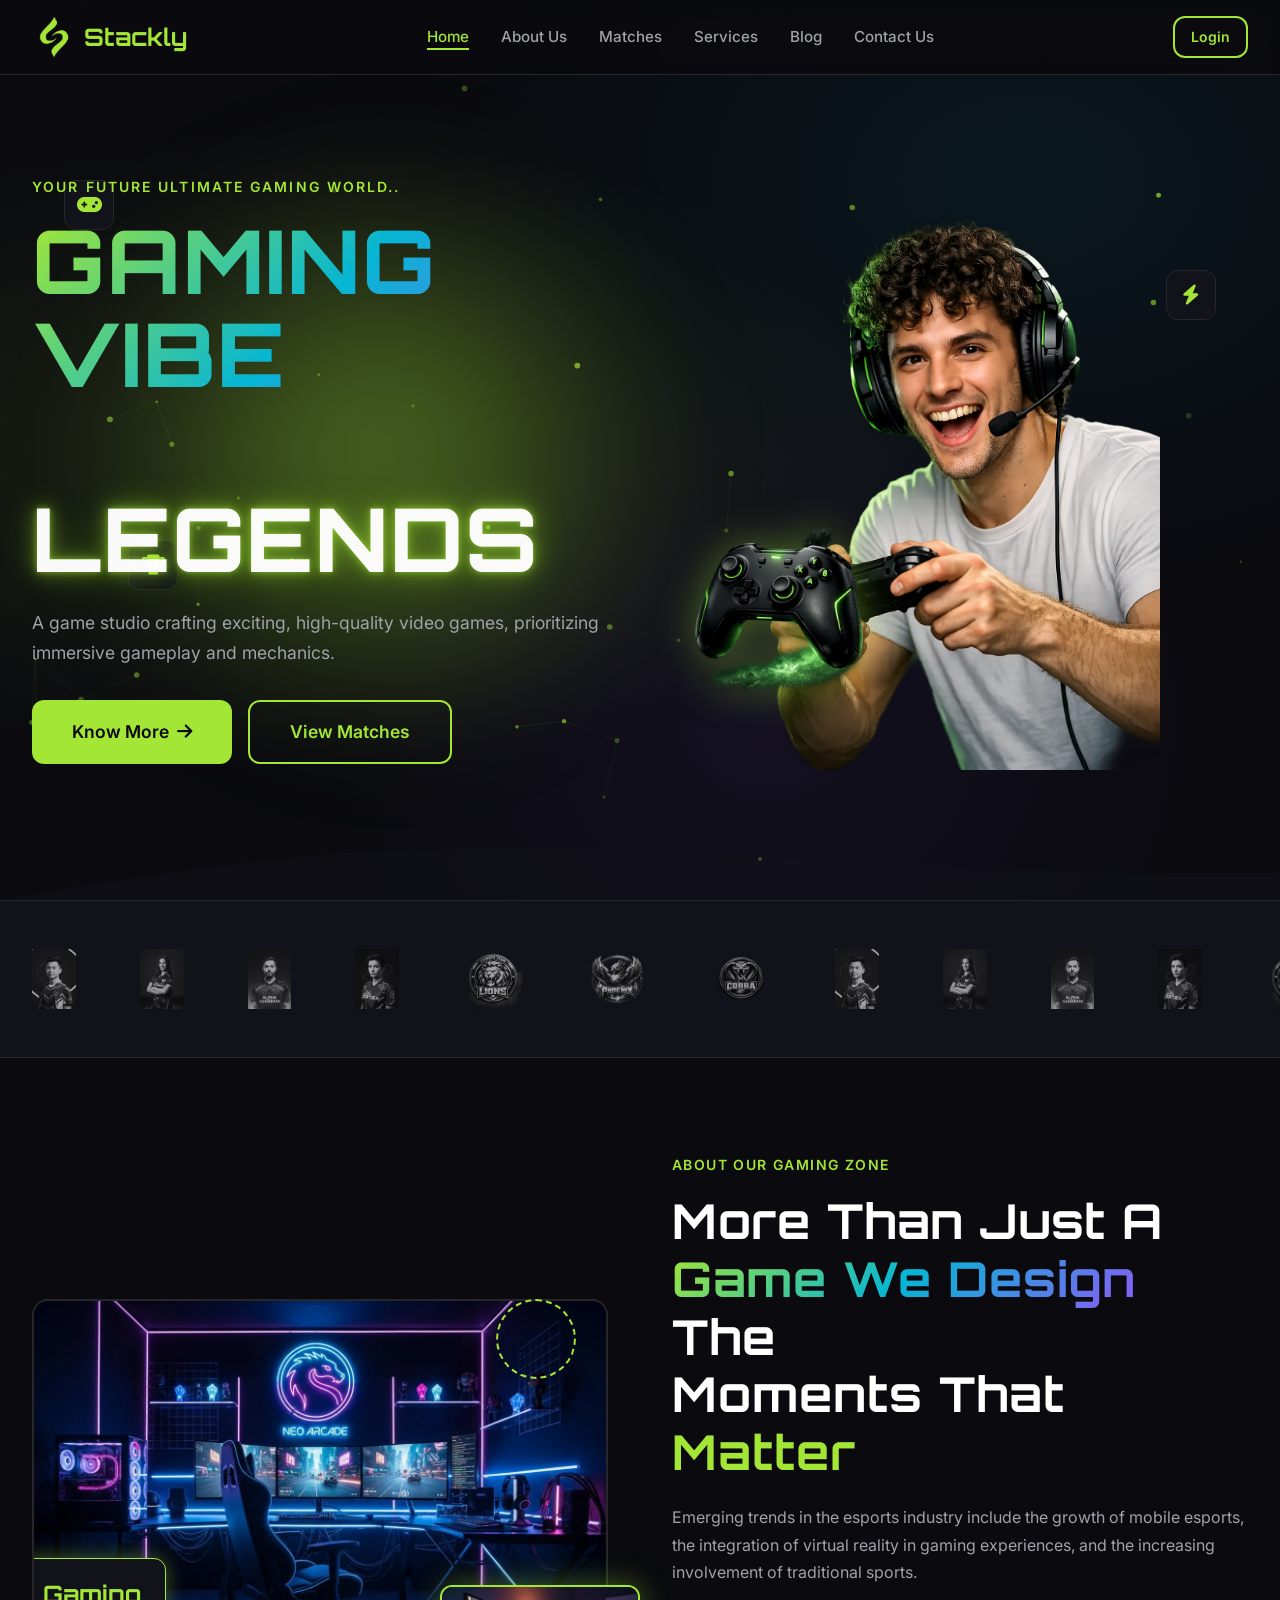
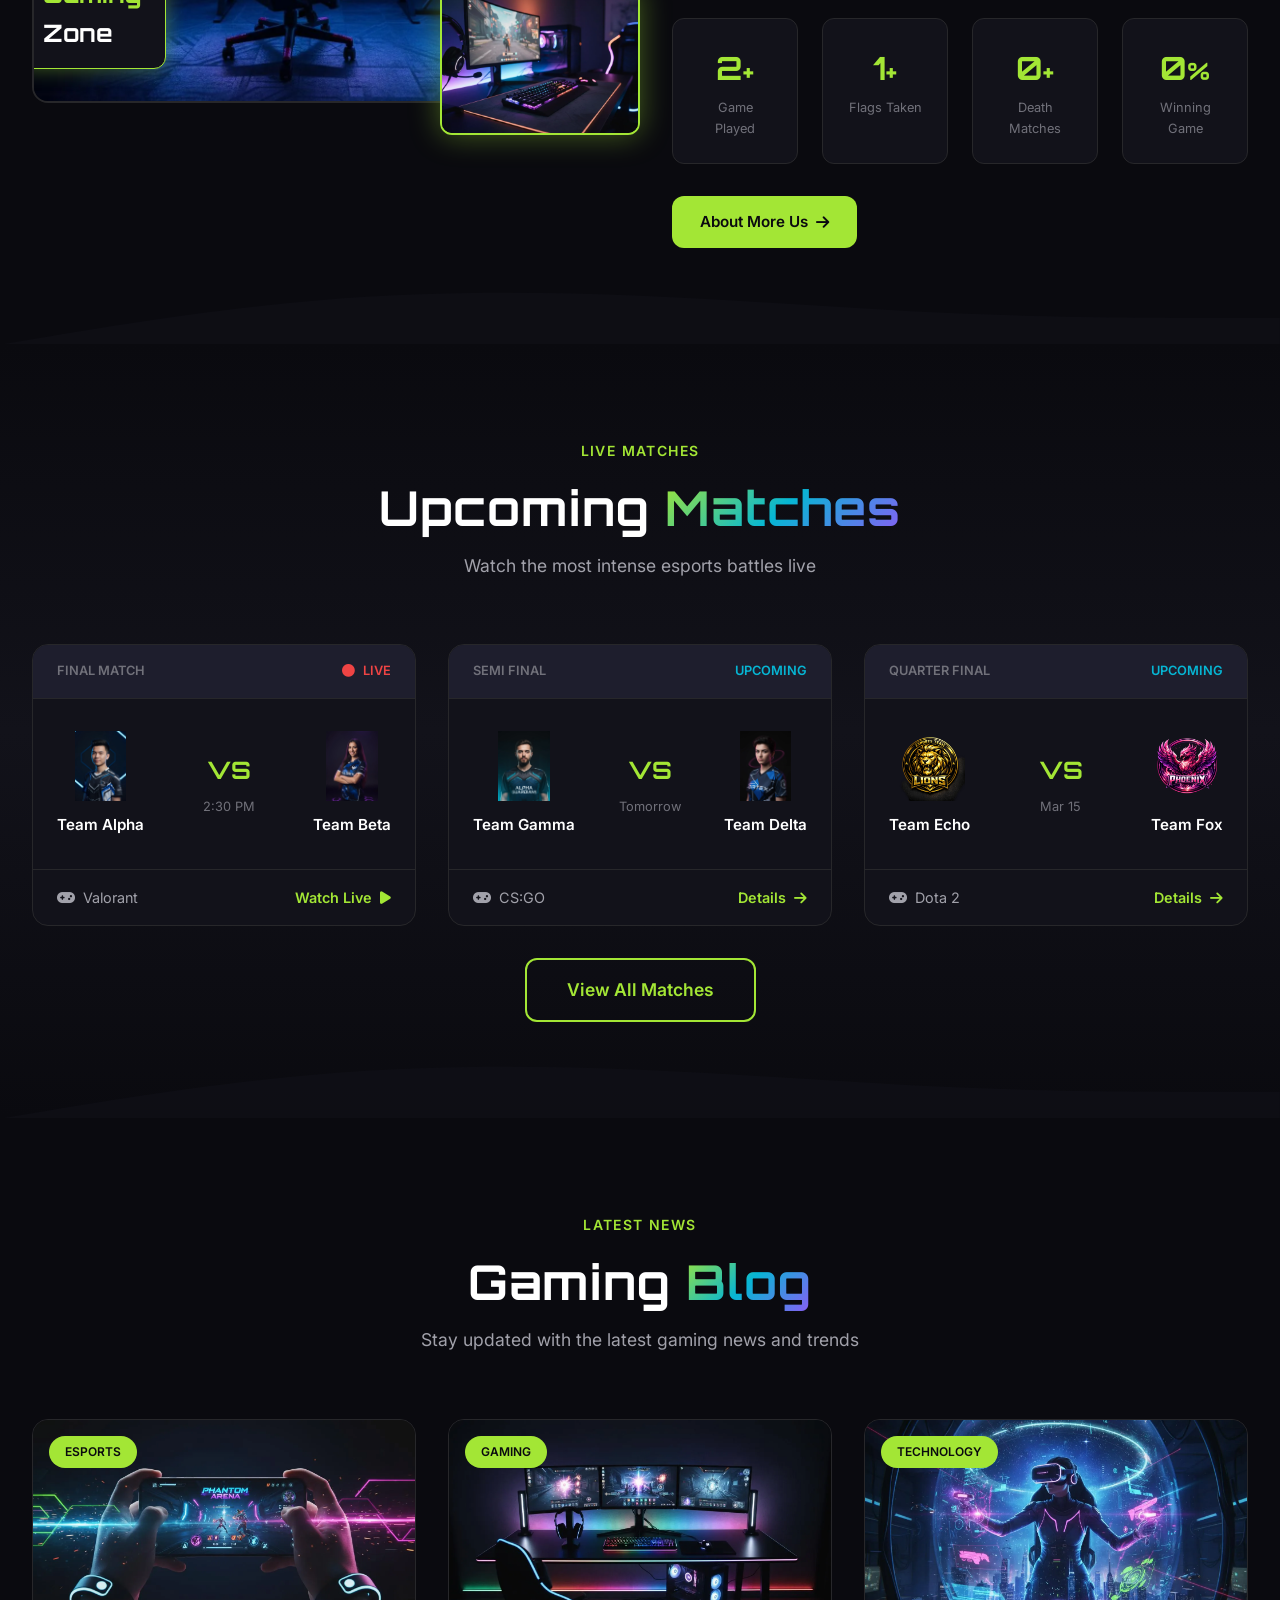
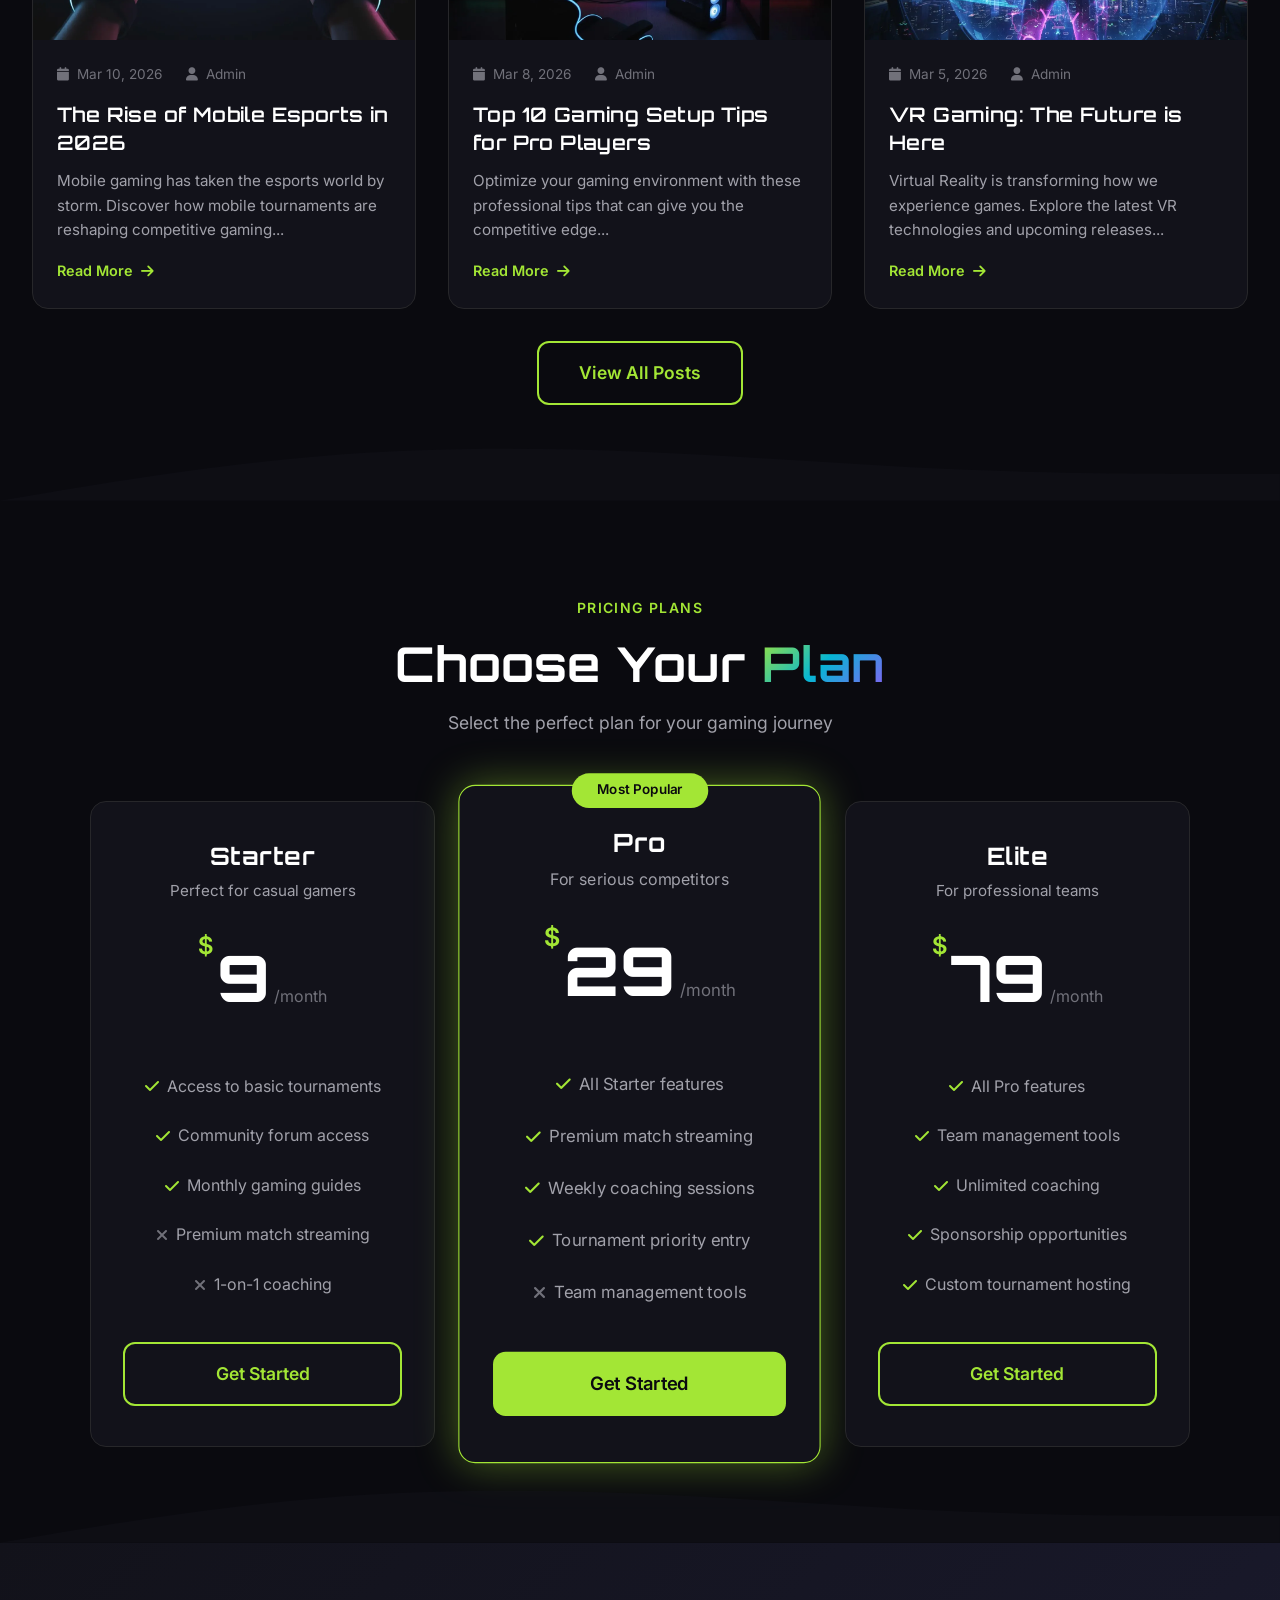
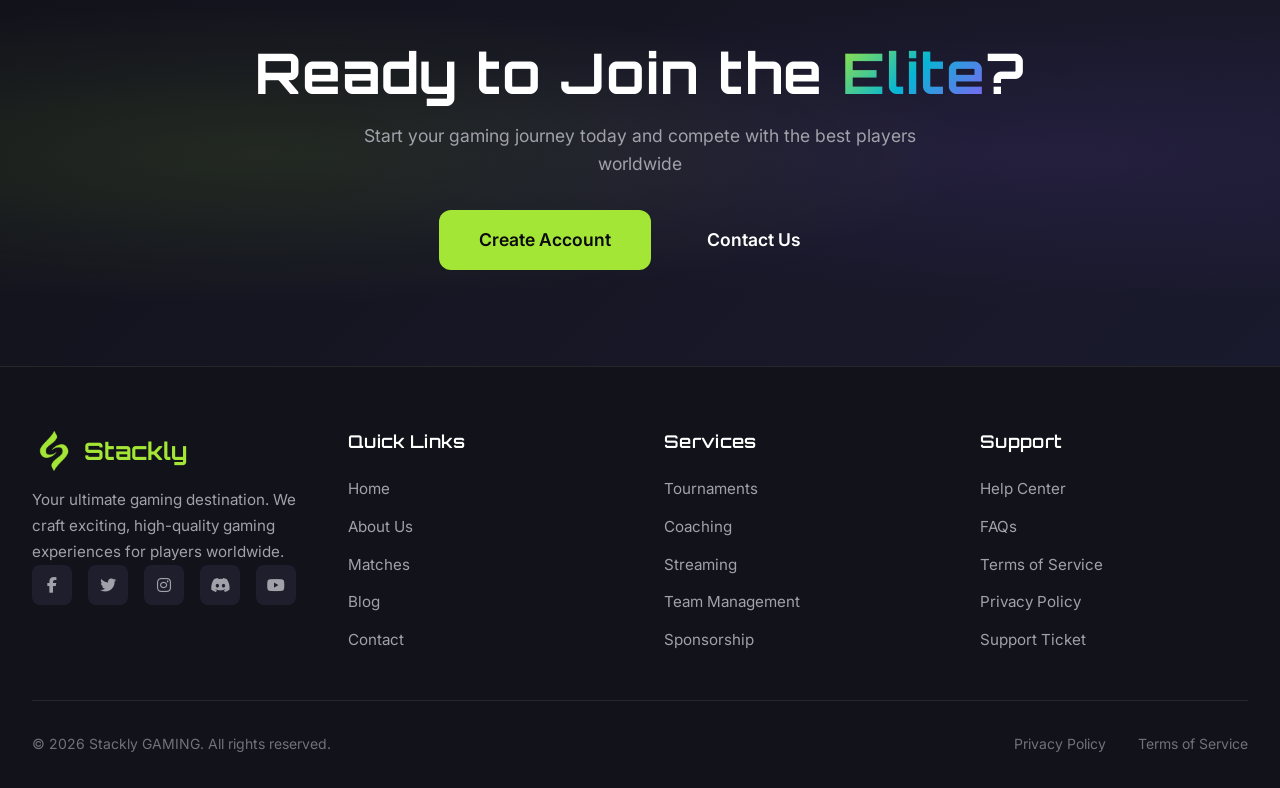
==== commit 11166d14: "Add files via upload" ====
--- a/index.html
+++ b/index.html
@@ -28,7 +28,7 @@
   <nav class="navbar" id="navbar">
     <div class="navbar-container">
       <a href="index.html" class="logo">
-      <img src="images/logo_green.png" alt="Stackly Logo" class="logo-img">
+      <img src="images/logo_green.webp" alt="Stackly Logo" class="logo-img">
       <span class="logo-text">Stackly</span>
       </a>
       
@@ -82,9 +82,9 @@
           
           <div class="hero-image reveal-scale stagger-3">
             <div class="hero-image-wrapper">
-              <img src="images/hero-gamer.png" alt="Gaming Pro" class="hero-img">
+              <img src="images/hero-gamer.webp" alt="Gaming Pro" class="hero-img">
               <div class="hero-controller">
-                <img src="images/controller.png" alt="Controller" class="controller-img animate-float">
+                <img src="images/controller.webp" alt="Controller" class="controller-img animate-float">
               </div>
             </div>
           </div>
@@ -104,21 +104,21 @@
     <section class="team-logos">
       <div class="container">
         <div class="logos-track">
-          <div class="logo-item"><img src="images/team-1.png" alt="Team 1"></div>
-          <div class="logo-item"><img src="images/team-2.png" alt="Team 2"></div>
-          <div class="logo-item"><img src="images/team-3.png" alt="Team 3"></div>
-          <div class="logo-item"><img src="images/team-4.png" alt="Team 4"></div>
-          <div class="logo-item"><img src="images/team-5.png" alt="Team 5"></div>
-          <div class="logo-item"><img src="images/team-6.png" alt="Team 6"></div>
-          <div class="logo-item"><img src="images/team-7.png" alt="Team 7"></div>
+          <div class="logo-item"><img src="images/team-1.webp" alt="Team 1"></div>
+          <div class="logo-item"><img src="images/team-2.webp" alt="Team 2"></div>
+          <div class="logo-item"><img src="images/team-3.webp" alt="Team 3"></div>
+          <div class="logo-item"><img src="images/team-4.webp" alt="Team 4"></div>
+          <div class="logo-item"><img src="images/team-5.webp" alt="Team 5"></div>
+          <div class="logo-item"><img src="images/team-6.webp" alt="Team 6"></div>
+          <div class="logo-item"><img src="images/team-7.webp" alt="Team 7"></div>
           <!-- Duplicate for infinite scroll -->
-          <div class="logo-item"><img src="images/team-1.png" alt="Team 1"></div>
-          <div class="logo-item"><img src="images/team-2.png" alt="Team 2"></div>
-          <div class="logo-item"><img src="images/team-3.png" alt="Team 3"></div>
-          <div class="logo-item"><img src="images/team-4.png" alt="Team 4"></div>
-          <div class="logo-item"><img src="images/team-5.png" alt="Team 5"></div>
-          <div class="logo-item"><img src="images/team-6.png" alt="Team 6"></div>
-          <div class="logo-item"><img src="images/team-7.png" alt="Team 7"></div>
+          <div class="logo-item"><img src="images/team-1.webp" alt="Team 1"></div>
+          <div class="logo-item"><img src="images/team-2.webp" alt="Team 2"></div>
+          <div class="logo-item"><img src="images/team-3.webp" alt="Team 3"></div>
+          <div class="logo-item"><img src="images/team-4.webp" alt="Team 4"></div>
+          <div class="logo-item"><img src="images/team-5.webp" alt="Team 5"></div>
+          <div class="logo-item"><img src="images/team-6.webp" alt="Team 6"></div>
+          <div class="logo-item"><img src="images/team-7.webp" alt="Team 7"></div>
         </div>
       </div>
     </section>
@@ -129,14 +129,14 @@
         <div class="about-grid">
           <div class="about-images reveal-left">
             <div class="about-image-main">
-              <img src="images/gaming-zone.jpg" alt="Gaming Zone">
+              <img src="images/gaming-zone.webp" alt="Gaming Zone">
               <div class="gaming-zone-badge">
                 <span class="badge-text">Gaming</span>
                 <span class="badge-text-accent">Zone</span>
               </div>
             </div>
             <div class="about-image-secondary">
-              <img src="images/gaming-setup.jpg" alt="Gaming Setup">
+              <img src="images/gaming-setup.webp" alt="Gaming Setup">
             </div>
             <div class="about-decoration">
               <div class="decoration-circle"></div>
@@ -199,7 +199,7 @@
             </div>
             <div class="match-teams">
               <div class="team">
-                <img src="images/team-1.png" alt="Team Alpha" class="team-logo">
+                <img src="images/team-1.webp" alt="Team Alpha" class="team-logo">
                 <span class="team-name">Team Alpha</span>
               </div>
               <div class="match-vs">
@@ -207,7 +207,7 @@
                 <span class="match-time">2:30 PM</span>
               </div>
               <div class="team">
-                <img src="images/team-2.png" alt="Team Beta" class="team-logo">
+                <img src="images/team-2.webp" alt="Team Beta" class="team-logo">
                 <span class="team-name">Team Beta</span>
               </div>
             </div>
@@ -224,7 +224,7 @@
             </div>
             <div class="match-teams">
               <div class="team">
-                <img src="images/team-3.png" alt="Team Gamma" class="team-logo">
+                <img src="images/team-3.webp" alt="Team Gamma" class="team-logo">
                 <span class="team-name">Team Gamma</span>
               </div>
               <div class="match-vs">
@@ -232,7 +232,7 @@
                 <span class="match-time">Tomorrow</span>
               </div>
               <div class="team">
-                <img src="images/team-4.png" alt="Team Delta" class="team-logo">
+                <img src="images/team-4.webp" alt="Team Delta" class="team-logo">
                 <span class="team-name">Team Delta</span>
               </div>
             </div>
@@ -249,7 +249,7 @@
             </div>
             <div class="match-teams">
               <div class="team">
-                <img src="images/team-5.png" alt="Team Echo" class="team-logo">
+                <img src="images/team-5.webp" alt="Team Echo" class="team-logo">
                 <span class="team-name">Team Echo</span>
               </div>
               <div class="match-vs">
@@ -257,7 +257,7 @@
                 <span class="match-time">Mar 15</span>
               </div>
               <div class="team">
-                <img src="images/team-6.png" alt="Team Fox" class="team-logo">
+                <img src="images/team-6.webp" alt="Team Fox" class="team-logo">
                 <span class="team-name">Team Fox</span>
               </div>
             </div>
@@ -286,7 +286,7 @@
         <div class="blog-grid">
           <article class="blog-card reveal stagger-1">
             <div class="blog-image">
-              <img src="images/blog-1.jpg" alt="Blog 1">
+              <img src="images/blog-1.webp" alt="Blog 1">
               <span class="blog-category">Esports</span>
             </div>
             <div class="blog-content">
@@ -302,7 +302,7 @@
           
           <article class="blog-card reveal stagger-2">
             <div class="blog-image">
-              <img src="images/blog-2.jpg" alt="Blog 2">
+              <img src="images/blog-2.webp" alt="Blog 2">
               <span class="blog-category">Gaming</span>
             </div>
             <div class="blog-content">
@@ -318,7 +318,7 @@
           
           <article class="blog-card reveal stagger-3">
             <div class="blog-image">
-              <img src="images/blog-3.jpg" alt="Blog 3">
+              <img src="images/blog-3.webp" alt="Blog 3">
               <span class="blog-category">Technology</span>
             </div>
             <div class="blog-content">
@@ -434,18 +434,18 @@
       <div class="footer-grid">
         <div class="footer-brand">
           <a href="index.html" class="footer-logo">
-          <img src="images/logo_green.png" alt="Stackly Logo" class="logo-img">
+          <img src="images/logo_green.webp" alt="Stackly Logo" class="logo-img">
          <span class="logo-text">Stackly</span>
          </a>
           <p class="footer-desc">
             Your ultimate gaming destination. We craft exciting, high-quality gaming experiences for players worldwide.
           </p>
           <div class="footer-social">
-            <a href="#" class="social-link"><i class="fab fa-facebook-f"></i></a>
-            <a href="#" class="social-link"><i class="fab fa-twitter"></i></a>
-            <a href="#" class="social-link"><i class="fab fa-instagram"></i></a>
-            <a href="#" class="social-link"><i class="fab fa-discord"></i></a>
-            <a href="#" class="social-link"><i class="fab fa-youtube"></i></a>
+            <a href="404.html" class="social-link"><i class="fab fa-facebook-f"></i></a>
+            <a href="404.html" class="social-link"><i class="fab fa-twitter"></i></a>
+            <a href="404.html" class="social-link"><i class="fab fa-instagram"></i></a>
+            <a href="404.html" class="social-link"><i class="fab fa-discord"></i></a>
+            <a href="404.html" class="social-link"><i class="fab fa-youtube"></i></a>
           </div>
         </div>
         
@@ -474,10 +474,10 @@
         <div class="footer-column">
           <h4 class="footer-title">Support</h4>
           <ul class="footer-links">
-            <li><a href="#" class="footer-link">Help Center</a></li>
-            <li><a href="#" class="footer-link">FAQs</a></li>
-            <li><a href="#" class="footer-link">Terms of Service</a></li>
-            <li><a href="#" class="footer-link">Privacy Policy</a></li>
+            <li><a href="404.html" class="footer-link">Help Center</a></li>
+            <li><a href="404.html" class="footer-link">FAQs</a></li>
+            <li><a href="404.html" class="footer-link">Terms of Service</a></li>
+            <li><a href="404.html" class="footer-link">Privacy Policy</a></li>
             <li><a href="pages/contact.html" class="footer-link">Support Ticket</a></li>
           </ul>
         </div>
@@ -486,8 +486,8 @@
       <div class="footer-bottom">
         <p class="footer-copyright">© 2026 Stackly GAMING. All rights reserved.</p>
         <div class="footer-legal">
-          <a href="#">Privacy Policy</a>
-          <a href="#">Terms of Service</a>
+          <a href="404.html">Privacy Policy</a>
+          <a href="404.html">Terms of Service</a>
         </div>
       </div>
     </div>
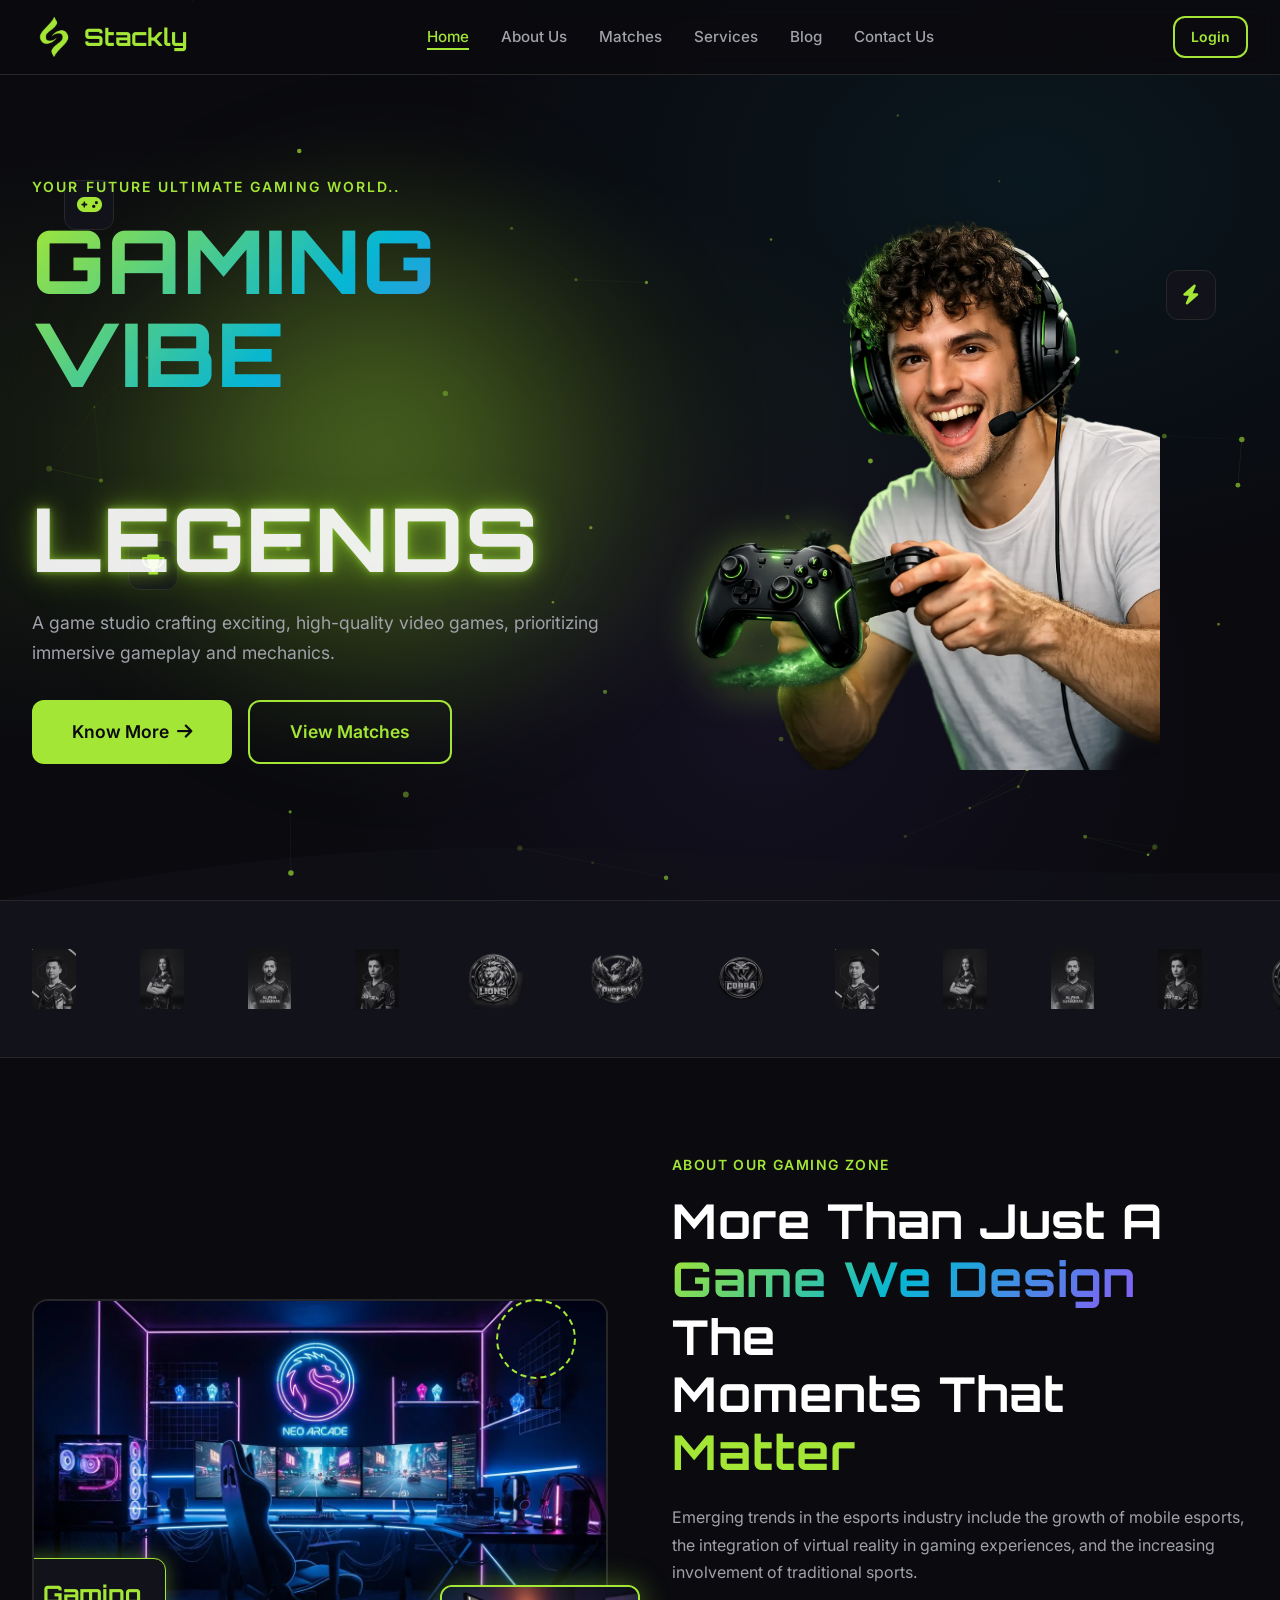
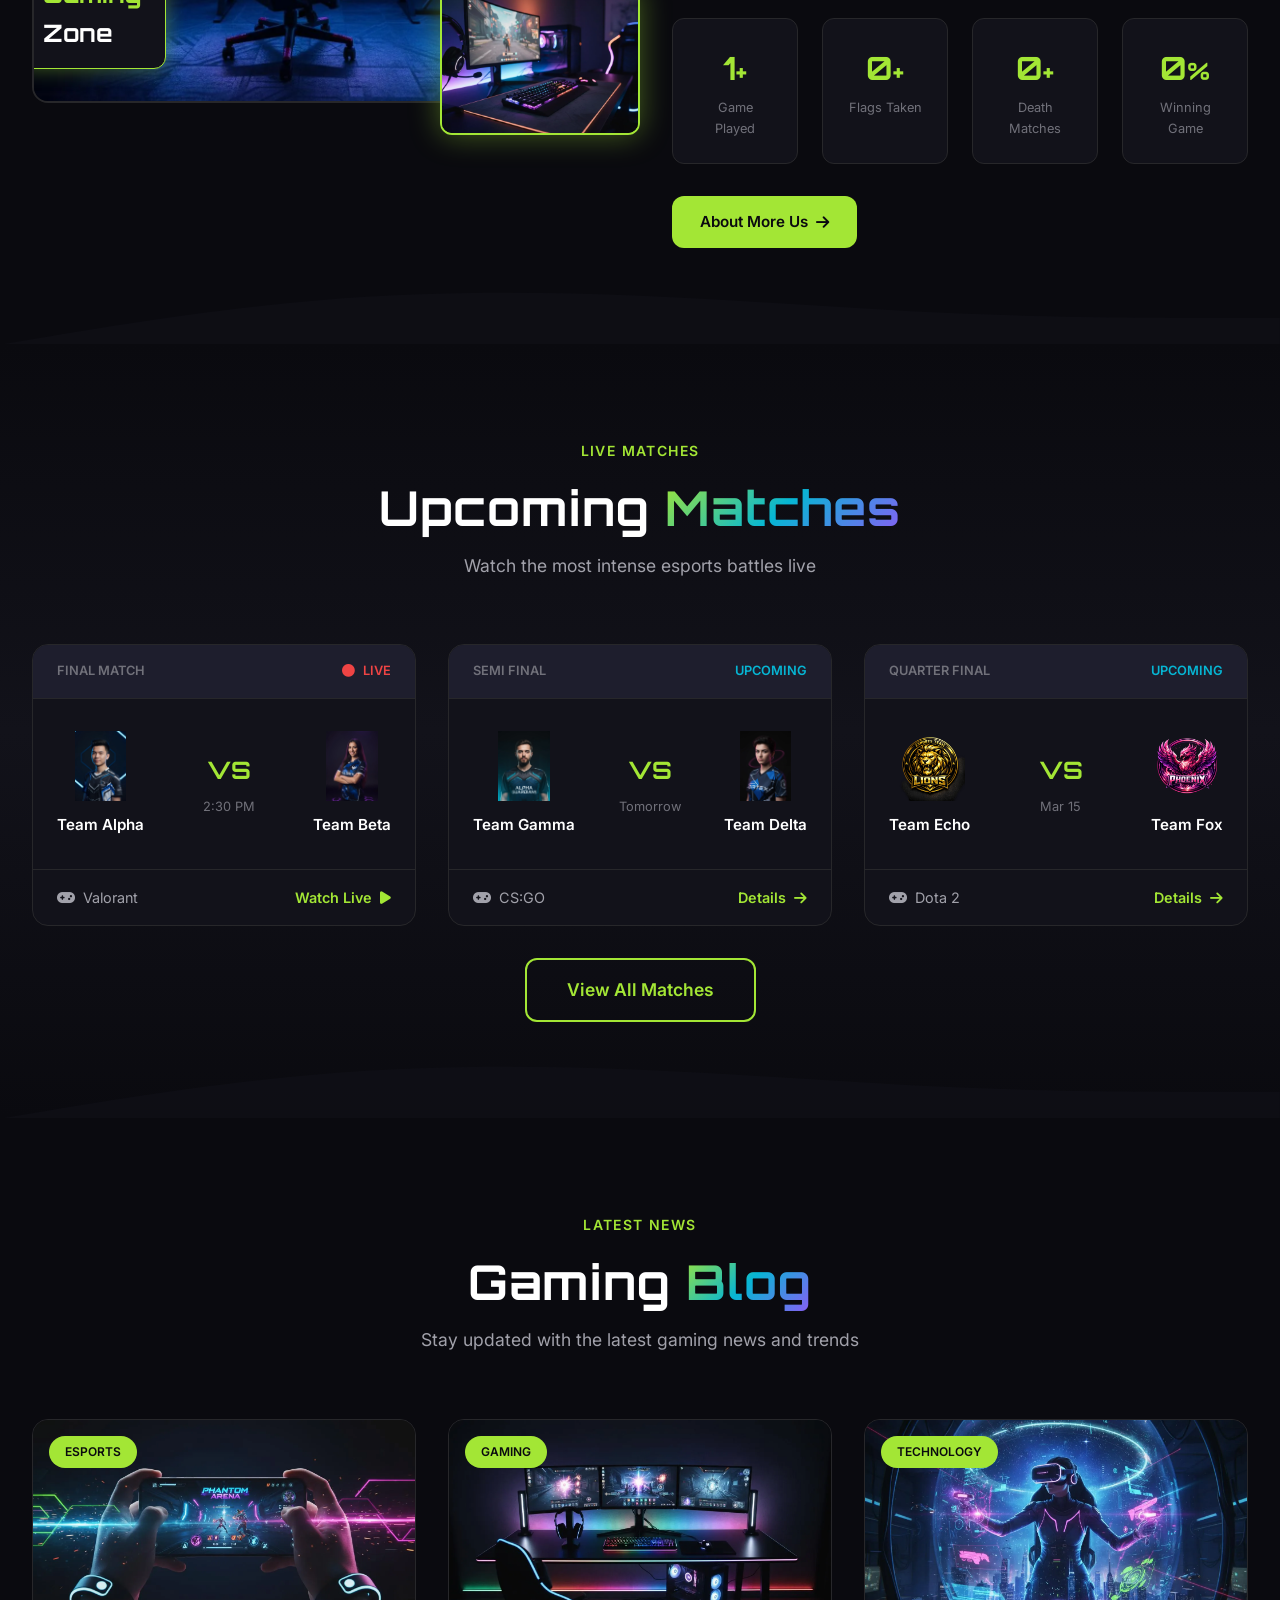
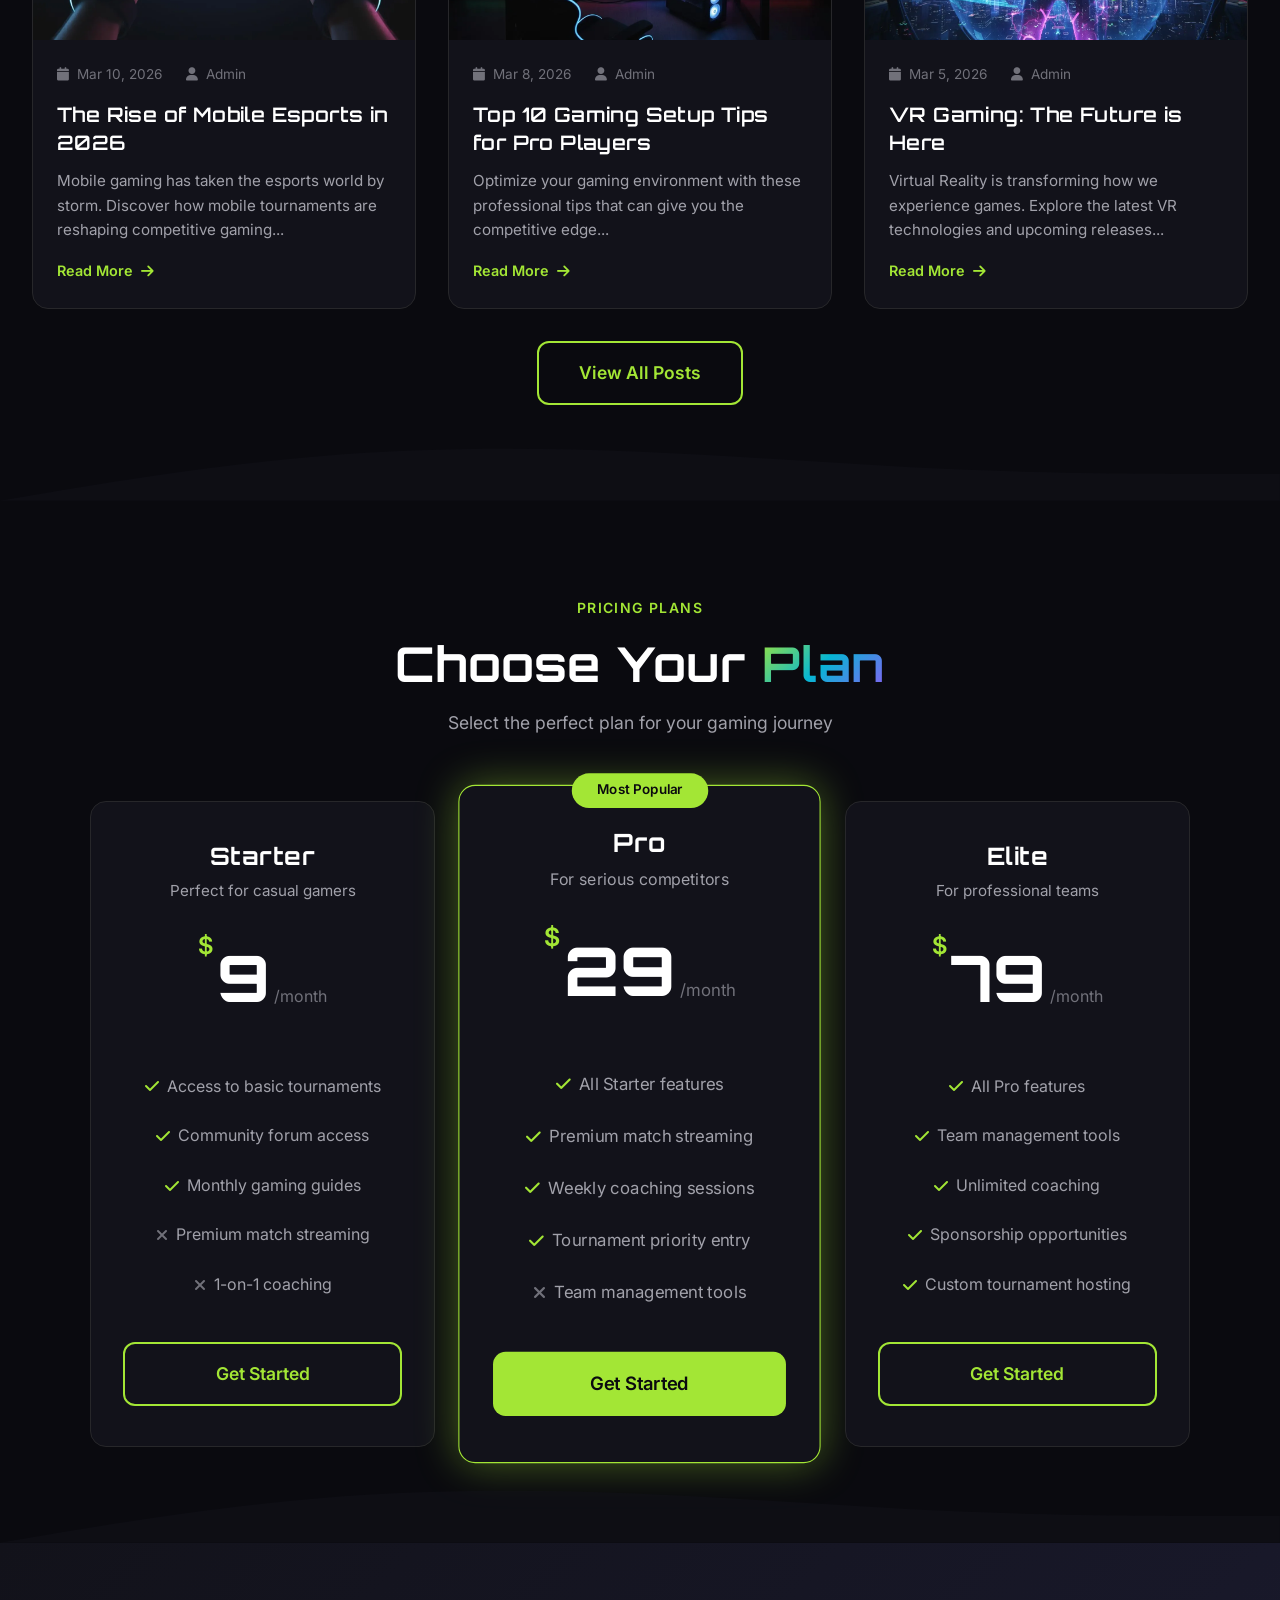
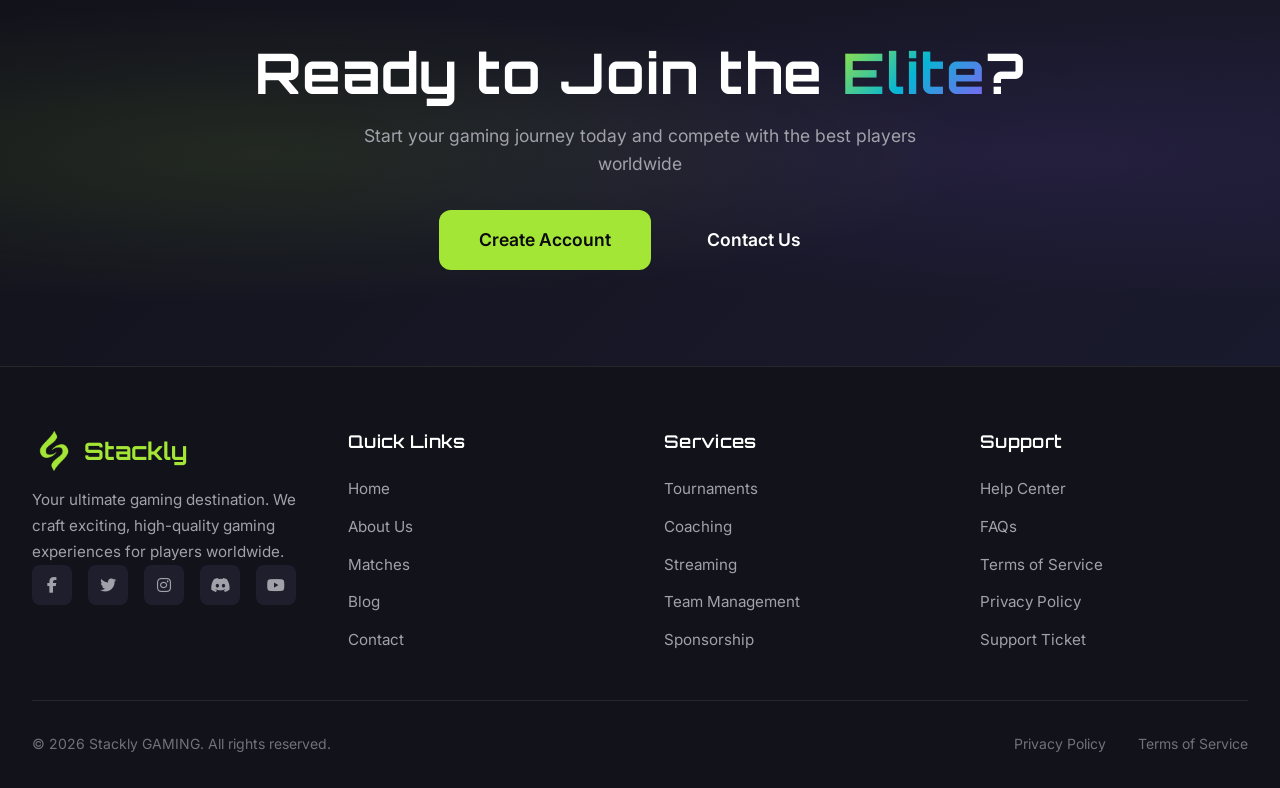
==== commit c5196c38: "Add files via upload" ====
--- a/index.html
+++ b/index.html
@@ -441,11 +441,11 @@
             Your ultimate gaming destination. We craft exciting, high-quality gaming experiences for players worldwide.
           </p>
           <div class="footer-social">
-            <a href="404.html" class="social-link"><i class="fab fa-facebook-f"></i></a>
-            <a href="404.html" class="social-link"><i class="fab fa-twitter"></i></a>
-            <a href="404.html" class="social-link"><i class="fab fa-instagram"></i></a>
-            <a href="404.html" class="social-link"><i class="fab fa-discord"></i></a>
-            <a href="404.html" class="social-link"><i class="fab fa-youtube"></i></a>
+            <a href="pages/404.html" class="social-link"><i class="fab fa-facebook-f"></i></a>
+            <a href="pages/404.html" class="social-link"><i class="fab fa-twitter"></i></a>
+            <a href="pages/404.html" class="social-link"><i class="fab fa-instagram"></i></a>
+            <a href="pages/404.html" class="social-link"><i class="fab fa-discord"></i></a>
+            <a href="pages/404.html" class="social-link"><i class="fab fa-youtube"></i></a>
           </div>
         </div>
         
@@ -474,10 +474,10 @@
         <div class="footer-column">
           <h4 class="footer-title">Support</h4>
           <ul class="footer-links">
-            <li><a href="404.html" class="footer-link">Help Center</a></li>
-            <li><a href="404.html" class="footer-link">FAQs</a></li>
-            <li><a href="404.html" class="footer-link">Terms of Service</a></li>
-            <li><a href="404.html" class="footer-link">Privacy Policy</a></li>
+            <li><a href="pages/404.html" class="footer-link">Help Center</a></li>
+            <li><a href="pages/404.html" class="footer-link">FAQs</a></li>
+            <li><a href="pages/404.html" class="footer-link">Terms of Service</a></li>
+            <li><a href="pages/404.html" class="footer-link">Privacy Policy</a></li>
             <li><a href="pages/contact.html" class="footer-link">Support Ticket</a></li>
           </ul>
         </div>
@@ -486,8 +486,8 @@
       <div class="footer-bottom">
         <p class="footer-copyright">© 2026 Stackly GAMING. All rights reserved.</p>
         <div class="footer-legal">
-          <a href="404.html">Privacy Policy</a>
-          <a href="404.html">Terms of Service</a>
+          <a href="pages/404.html">Privacy Policy</a>
+          <a href="pages/404.html">Terms of Service</a>
         </div>
       </div>
     </div>
